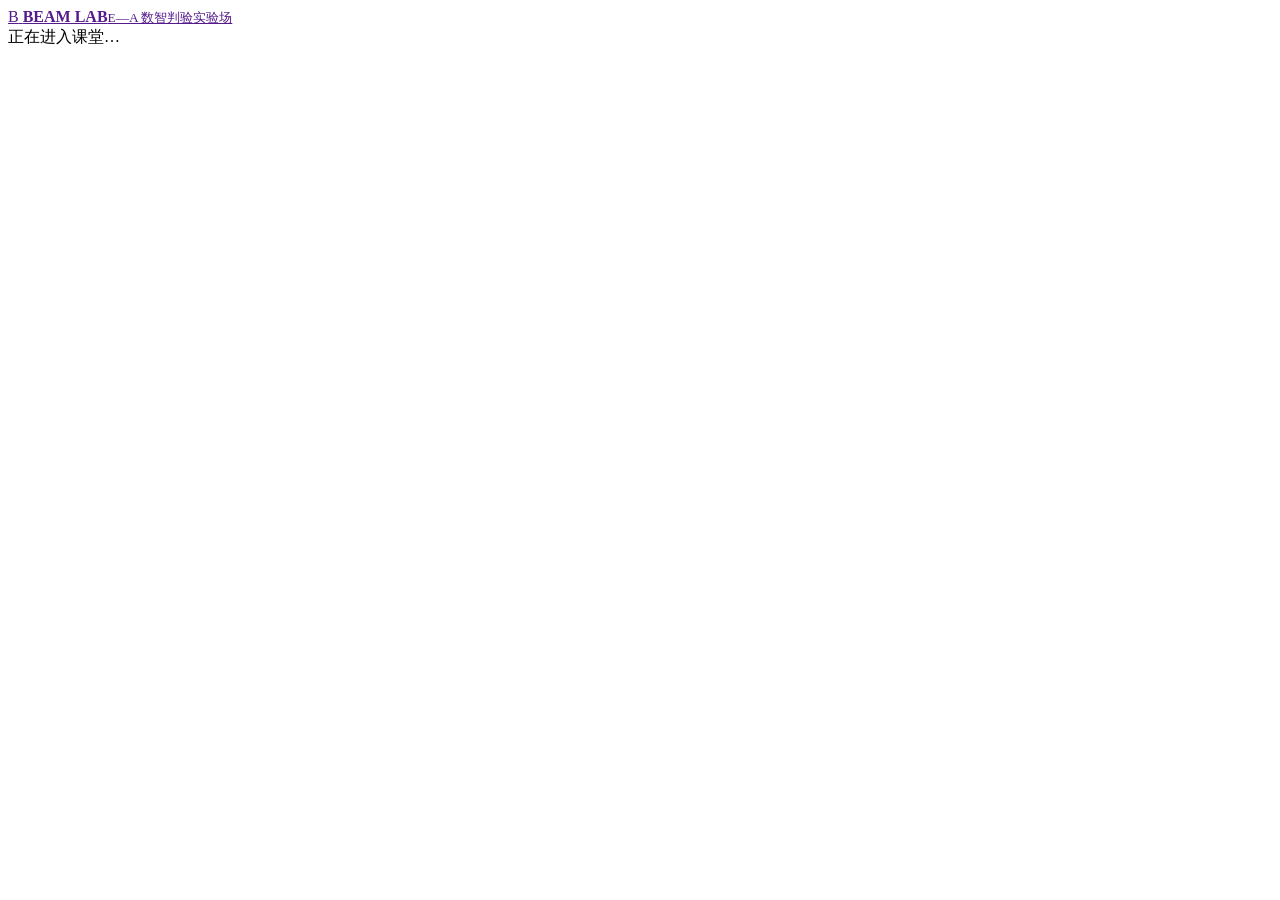
==== student.html @ df10ad55 "Add files via upload" ====
<!doctype html>
<html lang="zh-CN">
  <head>
    <meta charset="utf-8" />
    <meta name="viewport" content="width=device-width,initial-scale=1,viewport-fit=cover" />
    <meta name="theme-color" content="#f3eee4" />
    <title>BEAM LAB · 学生体验页</title>
    <link rel="stylesheet" href="./static/styles.css?v=v6-oct01-m4" />
    <link rel="stylesheet" href="./static/displacement.css?v=2" />
  </head>
  <body>
    <header class="topbar">
      <a class="brand" id="brandLink" href="" aria-label="刷新学生体验页">
        <span class="brand-mark">B</span>
        <span><strong>BEAM LAB</strong><small>E—A 数智判验实验场</small></span>
      </a>
      <div class="session-pill" id="sessionPill">正在进入课堂…</div>
    </header>
    <main id="app" aria-live="polite"></main>
    <div id="toast" class="toast" role="status"></div>
    <script src="./static/compat.js?v=v5-sep27-5"></script>
    <script src="./static/offline-config.js"></script>
    <script>
      window.BEAM_OFFLINE = { role: "student", assetBase: "./static", selfGuided: true };
    </script>
    <script src="./static/offline-data.js?v=v5-sep27-5"></script>
    <!-- 版面调试保存的配置（由 static/layout-tuner.js 读取） -->
    <script>document.write('<script src="./static/layout-overrides.js?t=' + Date.now() + '"><\/script>');</script>
    <script src="./static/displacement.js?v=3"></script>
    <script src="./static/app.js?v=disp-shell-20261015-1"></script>
    <script src="./static/typography.js?v=v5-sep27-5"></script>
    <!-- 版面：套用保存的版面（手机上先继承教师版）；手机版面在 student-edit.html 里调 -->
    <script src="./static/layout-tuner.js?v=tuner-disp-20261015-2"></script>
  </body>
</html>
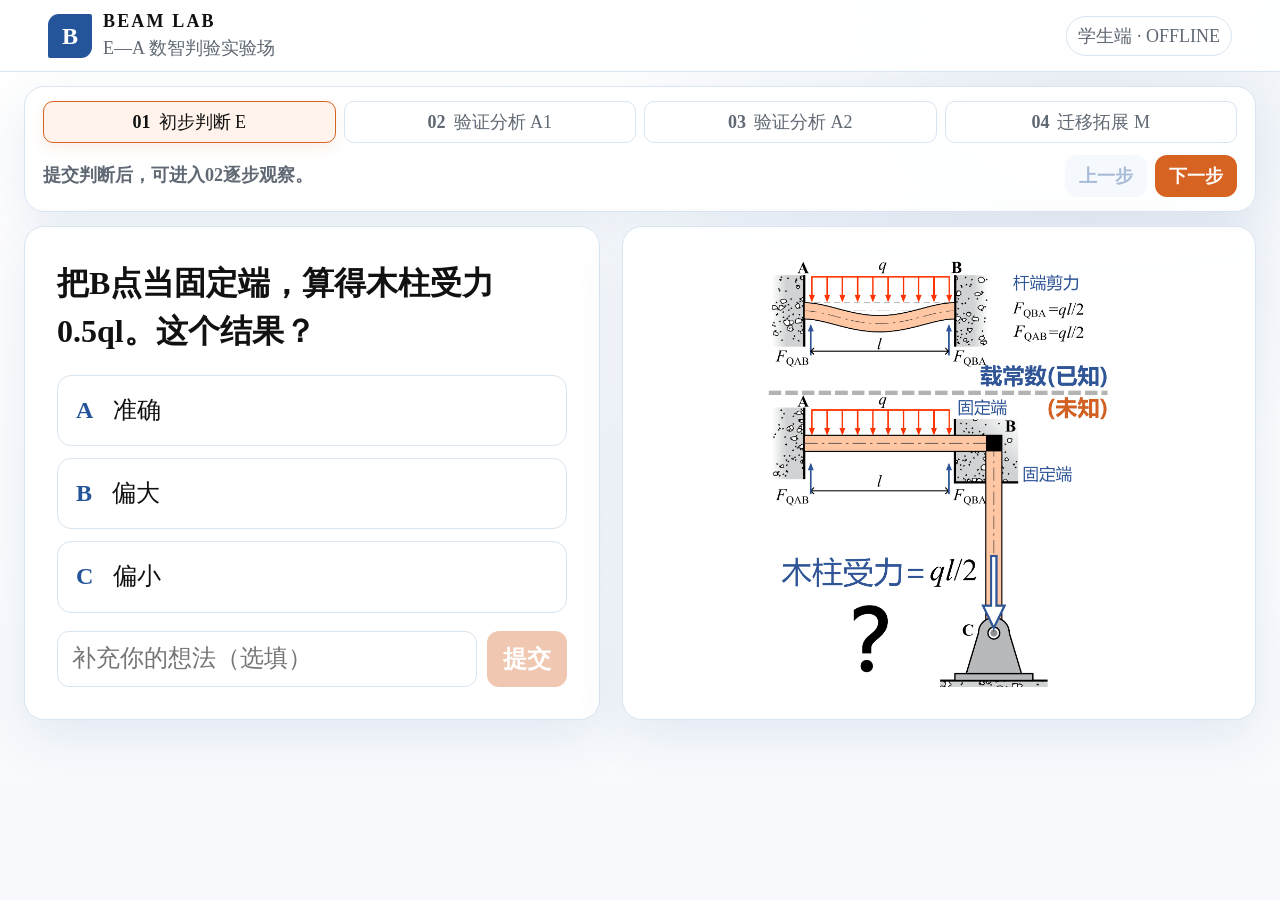
==== commit d7f6cf4f: "Add files via upload" ====
--- a/student.html
+++ b/student.html
@@ -6,7 +6,8 @@
     <meta name="theme-color" content="#f3eee4" />
     <title>BEAM LAB · 学生体验页</title>
     <link rel="stylesheet" href="./static/styles.css?v=v6-oct01-m4" />
-    <link rel="stylesheet" href="./static/displacement.css?v=2" />
+    <link rel="stylesheet" href="./static/displacement.css?v=2" />
+    <link rel="stylesheet" href="./static/student-mobile.css?v=1" />
   </head>
   <body>
     <header class="topbar">
@@ -26,7 +27,7 @@
     <script src="./static/offline-data.js?v=v5-sep27-5"></script>
     <!-- 版面调试保存的配置（由 static/layout-tuner.js 读取） -->
     <script>document.write('<script src="./static/layout-overrides.js?t=' + Date.now() + '"><\/script>');</script>
-    <script src="./static/displacement.js?v=3"></script>
+    <script src="./static/displacement.js?v=4"></script>
     <script src="./static/app.js?v=disp-shell-20261015-1"></script>
     <script src="./static/typography.js?v=v5-sep27-5"></script>
     <!-- 版面：套用保存的版面（手机上先继承教师版）；手机版面在 student-edit.html 里调 -->
--- a/static/styles.css
+++ b/static/styles.css
@@ -0,0 +1,765 @@
+:root {
+  --text-small: 18px;
+  --text-body: 24px;
+  --text-title: 32px;
+  /* PPT统一配色：蓝色承载课程与系统信息，橙色承载判断与行动。 */
+  --paper: #f7f9fc;
+  --paper-2: #ffffff;
+  --ink: #111111;
+  --muted: #5f6873;
+  --line: #d8e4f0;
+  --orange: #d76322;
+  --orange-dark: #b54f19;
+  --blue: #24549a;
+  --blue-soft: #e8f2fb;
+  --green: #24549a;
+  --shadow: 0 18px 50px rgba(36, 84, 154, 0.10);
+  --force-concept-width: 180px;
+  --force-control-width: 235px;
+  --force-gap-x: 18px;
+  --force-gap-y: 16px;
+  --force-formula-scale: 100%;
+  --force-concept-scale: 100%;
+  font-family: "Microsoft YaHei", "PingFang SC", system-ui, sans-serif;
+  color: var(--ink);
+  background: var(--paper);
+}
+
+* { box-sizing: border-box; }
+body { margin: 0; min-height: 100vh; background:
+  radial-gradient(circle at 85% 0%, rgba(36,84,154,.10), transparent 30rem),
+  linear-gradient(180deg, #ffffff, var(--paper)); }
+button, input { font: inherit; }
+button { cursor: pointer; }
+
+.topbar {
+  min-height: 72px; padding: 10px clamp(16px, 4vw, 48px); display: flex;
+  align-items: center; justify-content: space-between; border-bottom: 1px solid var(--line);
+  background: rgba(255,255,255,.92); backdrop-filter: blur(12px); position: sticky; top: 0; z-index: 20;
+}
+.brand { color: inherit; text-decoration: none; display: flex; align-items: center; gap: 11px; }
+.brand-mark { width: 44px; height: 44px; display: grid; place-items: center; color: white;
+  background: var(--blue); border-radius: 11px 2px 11px 2px; font: 800 23px/1 Georgia, serif; }
+.brand strong, .brand small { display: block; }
+.brand strong { letter-spacing: .12em; font: 800 16px/1.2 Georgia, serif; }
+.brand small { color: var(--muted); margin-top: 3px; font-size: 12px; }
+.session-pill { border: 1px solid var(--line); border-radius: 999px; padding: 7px 11px; color: var(--muted); font-size: 12px; background: var(--paper-2); }
+.preview-page .session-pill { display: flex; align-items: center; gap: 10px; padding: 7px 13px; color: var(--blue); }
+.preview-page .session-pill strong { padding-left: 10px; border-left: 1px solid var(--line); font: 800 18px/1 Cambria, monospace; color: var(--orange-dark); }
+
+main { width: min(1180px, calc(100% - 28px)); margin: 24px auto 64px; }
+.hero { display: grid; grid-template-columns: minmax(0, 1.35fr) minmax(260px, .65fr); gap: 22px; align-items: stretch; }
+.panel { background: rgba(255,255,255,.96); border: 1px solid var(--line); border-radius: 20px; box-shadow: var(--shadow); padding: clamp(18px, 3vw, 32px); }
+.eyebrow { margin: 0 0 10px; color: var(--orange-dark); text-transform: uppercase; letter-spacing: .16em; font-size: 12px; font-weight: 800; }
+h1 { font: 750 clamp(29px, 5vw, 54px)/1.08 Georgia, "Microsoft YaHei", serif; letter-spacing: -.03em; margin: 0 0 14px; }
+h2 { font: 750 clamp(22px, 3vw, 34px)/1.15 Georgia, "Microsoft YaHei", serif; margin: 0 0 12px; }
+h3 { margin: 0 0 10px; font-size: 18px; }
+p { line-height: 1.75; }
+.lead { color: var(--muted); font-size: 17px; max-width: 62ch; }
+.question { border-left: 4px solid var(--orange); padding: 4px 0 4px 16px; font-size: clamp(18px, 2.5vw, 25px); line-height: 1.55; margin: 22px 0; }
+.ai-quote { background: var(--blue); color: white; padding: 18px; border-radius: 14px; line-height: 1.75; }
+
+.steps { display: grid; grid-template-columns: repeat(3, 1fr); gap: 8px; margin: 0 0 22px; }
+.step { border-top: 4px solid var(--line); color: var(--muted); padding: 10px 4px 0; font-size: 12px; }
+.step.active { border-color: var(--orange); color: var(--ink); font-weight: 800; }
+.step.done { border-color: var(--green); color: var(--green); }
+.big-number { font: 800 48px/1 Georgia, serif; }
+.metric-grid { display: grid; grid-template-columns: repeat(2, 1fr); gap: 10px; }
+.metric { background: var(--blue-soft); border-radius: 14px; padding: 16px; }
+.metric small { display: block; color: var(--muted); margin-top: 5px; }
+
+.options { display: grid; gap: 12px; margin-top: 20px; }
+.option { text-align: left; padding: 16px 18px; border-radius: 14px; border: 1px solid var(--line); background: white; color: var(--ink); line-height: 1.55; transition: .18s ease; }
+.option:hover, .option:focus-visible { border-color: var(--orange); transform: translateY(-1px); box-shadow: 0 8px 24px rgba(215,99,34,.14); }
+.option.selected { border-color: var(--orange); background: #fff3eb; box-shadow: 0 0 0 2px rgba(215,99,34,.12); }
+.option strong { display: block; margin-bottom: 3px; }
+.vote-submit-row { display: grid; grid-template-columns: minmax(0, 1fr) auto; gap: 10px; margin-top: 18px; }
+.vote-submit-row input { min-width: 0; border: 1px solid var(--line); border-radius: 12px; padding: 12px 14px; color: var(--ink); background: white; outline: none; }
+.vote-submit-row input:focus { border-color: var(--orange); box-shadow: 0 0 0 3px rgba(215,99,34,.10); }
+
+.primary, .secondary, .stage-button { border: 0; border-radius: 12px; padding: 12px 16px; font-weight: 800; }
+.primary { background: var(--orange); color: white; }
+.primary:disabled { opacity: .35; cursor: not-allowed; }
+.secondary { color: var(--blue); background: var(--blue-soft); }
+.button-row { display: flex; gap: 10px; flex-wrap: wrap; margin-top: 18px; }
+
+.lab-grid { display: grid; grid-template-columns: minmax(0, 1.4fr) minmax(250px, .6fr); gap: 18px; }
+.canvas-wrap { background: #ffffff; border: 1px solid var(--line); border-radius: 16px; padding: 12px; overflow: hidden; }
+canvas { width: 100%; height: auto; display: block; }
+.control-card { display: flex; flex-direction: column; gap: 16px; }
+.range-row { display: grid; grid-template-columns: 1fr auto; align-items: center; gap: 14px; }
+input[type="range"] { width: 100%; accent-color: var(--orange); }
+[hidden] { display: none !important; }
+.force-story { padding: clamp(16px, 2vw, 26px); }
+.force-story > h1 { font-size: clamp(27px, 3vw, 38px); margin-bottom: 14px; }
+.force-composition { display: grid; grid-template-columns: minmax(0, 1fr) var(--force-control-width); gap: 14px; align-items: stretch; }
+.force-free-canvas { position: relative; width: 100%; aspect-ratio: 6 / 5; overflow: hidden; background: #fff; border: 1px solid rgba(36,84,154,.12); border-radius: 14px; }
+.deformation-row-divider { position: absolute; z-index: 1; left: 1.5%; right: 1.5%; top: 45%; height: 5px; transform: translateY(-50%); border-radius: 999px; background: #789bc5; pointer-events: none; }
+.force-transition-arrow { position: absolute; z-index: 7; left: 52.5%; top: 25%; width: 6px; height: 37%; transform: translateX(-50%); border-radius: 999px; background: var(--orange); pointer-events: none; }
+.force-transition-arrow::after { content: ""; position: absolute; left: 50%; bottom: -2px; width: 22px; height: 22px; border-right: 6px solid var(--orange); border-bottom: 6px solid var(--orange); transform: translate(-50%, 0) rotate(45deg); }
+.force-free-element { position: absolute; z-index: 2; aspect-ratio: var(--element-ratio); transform-origin: left top; }
+.force-free-element > img { display: block; width: 100%; height: 100%; object-fit: contain; }
+.force-diagram-element { z-index: 1; container-type: inline-size; }
+.moment-diagram-title { position: absolute; z-index: 3; left: 60%; top: 0; width: 40%; aspect-ratio: 3.6; display: grid; place-items: center; background: #fff; color: #111; font: 700 7cqw/1 "Microsoft YaHei", "PingFang SC", sans-serif; white-space: nowrap; pointer-events: none; }
+.force-diagram-element canvas, .force-diagram-element img { position: absolute; inset: 0; display: block; width: 100%; height: 100%; }
+.force-diagram-element canvas { z-index: 1; }
+.force-diagram-element img { z-index: 2; pointer-events: none; object-fit: contain; }
+.deformation-load-canvas, [data-deformation-load] { position: absolute; inset: 0; z-index: 3; display: block; width: 100%; height: 100%; pointer-events: none; }
+.deformation-dimension-canvas { position: absolute; inset: 0; z-index: 1; display: block; width: 100%; height: 100%; pointer-events: none; }
+.deformation-trend-label { position: absolute; z-index: 5; left: 5%; top: 8%; padding: 3px 8px; border-radius: 7px; color: #6f7c8a; background: rgba(255,255,255,.92); box-shadow: 0 1px 5px rgba(20,45,76,.08); font-size: clamp(12px, 1.2vw, 18px); font-weight: 800; white-space: nowrap; }
+.deformation-zero-label { position: absolute; z-index: 5; right: 7%; top: 5%; color: #18a95b; font: 900 clamp(22px, 2vw, 34px)/1.05 "Times New Roman", serif; white-space: nowrap; text-shadow: 0 1px 0 #fff, 0 0 5px rgba(255,255,255,.9); }
+.deformation-zero-label sub { font-family: "Times New Roman", serif; font-size: .7em; font-style: normal; }
+.deformation-story [data-element-slot="basicStructure"] > img { position: absolute; inset: 0; z-index: 2; }
+.deformation-formula-label { position: absolute; z-index: 5; padding: 3px 7px; border-radius: 7px; background: rgba(255,255,255,.9); box-shadow: 0 1px 5px rgba(20,45,76,.08); font: 700 18px/1.15 Cambria, "Times New Roman", serif; white-space: nowrap; pointer-events: none; transform-origin: left top; }
+.deformation-formula-label sub, .deformation-formula-label sup { font-size: .7em; }
+.compact-fraction { margin-inline: 2px; }
+.deformation-decomposed [data-element-slot="basicStructure"] { overflow: visible; }
+.deformation-decomposed [data-element-slot="basicMomentBg"] { overflow: visible; }
+.deformation-decomposed [data-force-channel="basic"]:disabled { opacity: .45; cursor: not-allowed; }
+.force-live-value { position: absolute; z-index: 4; display: block; padding: 2px 5px; border-radius: 6px; background: rgba(255,255,255,.88); box-shadow: 0 1px 5px rgba(20,45,76,.08); font: 600 clamp(10px, 1vw, 16px)/1.15 Cambria, "Times New Roman", serif; white-space: nowrap; pointer-events: none; transform-origin: left top; }
+.force-live-value sub { font-size: .7em; }
+.force-live-value sup { font-size: .7em; }
+.force-live-value-fyb { color: #d71920; font-weight: 900; }
+.force-live-value-ma, .force-live-value-fya { color: var(--blue); }
+.force-live-value[data-force-mode="uniform"] { color: #800080; }
+.force-live-value[data-force-mode="fyb"] { color: #008000; }
+.force-controls { display: grid; grid-template-rows: 1fr 1fr; gap: 14px; min-width: 0; height: var(--force-control-height); align-self: start; }
+.force-control { padding: 12px 4px; justify-content: flex-start; }
+.force-control .readout { padding: 9px; }
+.force-control .readout strong { font-size: 17px; }
+.deformation-story > h1 { font-size: clamp(25px, 2.5vw, 34px); }
+.formula { font-family: Cambria, Georgia, serif; background: var(--blue-soft); border-radius: 12px; padding: 12px 14px; text-align: center; font-size: 18px; }
+.equilibrium-system { display: grid; gap: 8px; text-align: left; font-size: clamp(15px, 1.25vw, 20px); line-height: 1.45; white-space: nowrap; }
+.eq-blue { color: var(--blue); }
+.eq-red { color: #d71920; }
+.fraction { display: inline-grid; grid-template-rows: auto auto; vertical-align: middle; line-height: 1; text-align: center; margin-inline: 2px; }
+.fraction span:first-child { border-bottom: 1px solid currentColor; padding: 0 3px 2px; }
+.fraction span:last-child { padding-top: 2px; }
+.candidate-solutions { margin-top: 14px; padding-top: 12px; border-top: 1px solid var(--line); font-family: Cambria, Georgia, serif; }
+.candidate-heading { display: flex; align-items: center; justify-content: space-between; gap: 10px; margin-bottom: 10px; color: var(--muted); font: 700 12px/1.3 "Microsoft YaHei", sans-serif; }
+.candidate-row { display: grid; grid-template-columns: repeat(3, minmax(0, 1fr)); align-items: center; gap: 8px; min-height: 48px; border-top: 1px dashed rgba(36,84,154,.16); font-size: clamp(11px, 1.05vw, 18px); white-space: nowrap; }
+.candidate-heading + .candidate-row { border-top: 0; }
+.candidate-row > span { text-align: center; }
+.readouts { display: grid; grid-template-columns: repeat(2, 1fr); gap: 8px; }
+.readout { padding: 11px; border: 1px solid var(--line); border-radius: 11px; }
+.readout strong { display: block; font: 800 19px/1.2 Cambria, serif; }
+.readout small { color: var(--muted); }
+.zero { color: var(--green); }
+.hint { color: var(--muted); font-size: 13px; line-height: 1.65; }
+
+.teacher-grid { display: grid; grid-template-columns: 1.2fr .8fr; gap: 18px; }
+.stage-controls { display: grid; gap: 10px; }
+.stage-button { text-align: left; background: var(--paper); color: var(--ink); border: 1px solid transparent; }
+.stage-button.current { border-color: var(--orange); background: #fff3eb; }
+.stage-button span { color: var(--muted); font-weight: 500; margin-left: 8px; }
+.vote-bars { display: grid; gap: 13px; margin-top: 18px; }
+.vote-bar header { display: flex; justify-content: space-between; gap: 12px; font-size: 13px; margin-bottom: 6px; }
+.bar-track { height: 10px; border-radius: 99px; background: var(--paper); overflow: hidden; }
+.bar-fill { height: 100%; background: var(--orange); border-radius: inherit; min-width: 0; transition: width .3s ease; }
+.teacher-pulse { display: flex; flex-direction: column; }
+.comment-tools { margin-top: auto; padding-top: 12px; border-top: 1px solid var(--line); display: flex; align-items: center; justify-content: space-between; gap: 10px; color: var(--muted); font-size: 12px; }
+.comment-tools > div { display: flex; gap: 6px; }
+.compact-button { padding: 6px 9px; border-radius: 8px; font-size: 12px; }
+.comment-stream { padding-top: 9px; overflow: hidden; min-height: 43px; }
+.comment-track { display: flex; align-items: center; gap: 12px; width: max-content; padding-left: 100%; box-sizing: content-box; animation: comment-drift 24s linear infinite; }
+.comment-stream.paused .comment-track { animation: none; padding-left: 0; }
+.comment-chip { flex: 0 0 auto; max-width: 360px; overflow: hidden; text-overflow: ellipsis; white-space: nowrap; border-radius: 999px; padding: 7px 13px; background: var(--blue-soft); color: var(--blue); font-size: 13px; }
+@keyframes comment-drift { from { transform: translateX(0); } to { transform: translateX(-100%); } }
+.entry-card { display: grid; grid-template-columns: 170px 1fr; align-items: center; gap: 18px; }
+.qr { width: 170px; height: 170px; object-fit: contain; background: white; border: 1px solid var(--line); padding: 8px; border-radius: 12px; }
+.url { overflow-wrap: anywhere; color: var(--blue); font-size: 13px; }
+.timer { font: 800 32px/1 Cambria, monospace; color: var(--blue); }
+
+.teacher-cockpit { display: grid; gap: 16px; }
+.teacher-command-bar { position: static; z-index: 15; display: flex; justify-content: space-between; align-items: center; gap: 24px; padding-block: 18px; background: rgba(255,255,255,.98); }
+.teacher-command-bar h2, .teacher-command-bar p { margin-bottom: 0; }
+.stage-nav { display: flex; gap: 9px; flex-wrap: wrap; justify-content: flex-end; }
+.stage-nav button:disabled { opacity: .35; cursor: not-allowed; }
+.vote-control { border: 1px solid var(--orange); border-radius: 12px; padding: 11px 14px; font-weight: 800; }
+.end-vote { background: var(--orange); color: white; }
+.reopen-vote { background: white; color: var(--orange-dark); }
+.reveal-control { border: 1px solid #25a66a; border-radius: 12px; padding: 11px 14px; background: #25a66a; color: white; font-weight: 800; }
+.force-reveal-grid { display: grid; grid-template-columns: repeat(5, 32px); gap: 5px; align-items: center; }
+.force-reveal-grid button { width: 32px; height: 32px; padding: 0; border: 1px solid #a9d9c2; border-radius: 7px; background: #eef8f3; color: #4f7563; font: 800 13px/1 Georgia, serif; }
+.force-reveal-grid button.active { border-color: #25a66a; background: #25a66a; color: white; box-shadow: 0 4px 10px rgba(37,166,106,.18); }
+.self-guided-nav { display: grid; gap: 12px; margin-bottom: 14px; padding: 14px 18px; }
+.self-guided-page main > .steps { display: none; }
+.self-stage-roadmap { display: grid; grid-template-columns: repeat(4, 1fr); gap: 8px; }
+.self-stage-button { border: 1px solid var(--line); border-radius: 10px; background: white; color: var(--muted); padding: 8px 10px; font-size: 12px; }
+.self-stage-button span { display: inline-block; margin-right: 8px; font: 800 15px/1 Georgia, serif; }
+.self-stage-button.current { color: var(--ink); border-color: var(--orange); background: #fff3eb; box-shadow: 0 5px 14px rgba(215,99,34,.1); }
+.self-step-control { display: flex; align-items: center; justify-content: space-between; gap: 14px; }
+.self-substeps { display: flex; align-items: center; gap: 10px; }
+.self-substeps-label, .self-guide-hint { margin: 0; color: var(--muted); font-size: 12px; font-weight: 700; }
+.self-nav-actions { display: flex; gap: 8px; margin-left: auto; }
+.self-nav-actions button { padding: 9px 14px; }
+.self-nav-actions button:disabled { opacity: .4; cursor: not-allowed; }
+.teacher-cockpit.vote-feedback-mode .teacher-overview { grid-template-rows: minmax(0, 1fr); }
+.teacher-cockpit.vote-feedback-mode .entry-compact { display: none; }
+.teacher-cockpit.vote-feedback-mode .teacher-pulse { height: 100%; }
+.student-feedback-summary { display: grid; grid-template-columns: minmax(150px, .35fr) minmax(280px, 1fr); gap: 22px; align-items: stretch; margin: 22px 0; }
+.student-feedback-total { display: grid; place-content: center; text-align: center; border-radius: 16px; background: var(--blue-soft); color: var(--blue); padding: 20px; }
+.student-feedback-total strong { font: 800 64px/1 Georgia, serif; }
+.student-feedback-total span { margin-top: 8px; color: var(--muted); font-weight: 700; }
+.student-vote-bars { display: grid; align-content: center; gap: 12px; margin: 0; }
+.student-feedback-comments { margin-top: 20px; }
+.student-feedback-comments p { margin: 9px 0; padding: 13px 16px; border: 1px solid var(--line); border-radius: 12px; background: #fff; }
+.vote-status { margin: 10px 0 0; color: var(--blue); font-size: 13px; font-weight: 700; }
+.vote-status.closed { color: var(--orange-dark); }
+.stage-roadmap { display: grid; grid-template-columns: repeat(5, 1fr); gap: 8px; }
+.roadmap-step { border: 1px solid var(--line); border-radius: 12px; background: rgba(255,255,255,.86); color: var(--muted); padding: 10px 8px; font-size: 12px; }
+.roadmap-step span { display: block; font: 800 16px/1 Georgia, serif; margin-bottom: 4px; }
+.roadmap-step.current { color: var(--ink); border-color: var(--orange); background: #fff3eb; box-shadow: 0 6px 18px rgba(215,99,34,.12); }
+.teacher-workspace { display: grid; grid-template-columns: minmax(460px, .9fr) minmax(520px, 1.1fr); gap: 18px; align-items: stretch; }
+.teacher-overview { display: grid; grid-template-rows: minmax(0, 1fr) auto; gap: 18px; min-height: 0; }
+.pulse-heading, .preview-heading { display: flex; justify-content: space-between; align-items: flex-start; gap: 18px; }
+.entry-compact { display: grid; grid-template-columns: 170px 1fr; gap: 24px; align-items: center; }
+.entry-compact .qr { width: 170px; height: 170px; }
+.entry-compact > div { padding-left: 10px; }
+.preview-panel { padding: 18px; position: static; display: flex; flex-direction: column; min-height: 0; align-self: stretch; }
+.preview-badge { border-radius: 999px; padding: 7px 10px; background: var(--blue-soft); color: var(--blue); font-size: 12px; font-weight: 800; white-space: nowrap; }
+.device-frame { flex: 1; min-height: 0; overflow: hidden; border: 1px solid var(--line); border-radius: 16px; background: var(--paper); }
+.device-frame iframe { display: block; width: 100%; height: 100%; min-height: 0; border: 0; background: var(--paper); }
+.teacher-cockpit.preview-focus .teacher-overview, .teacher-cockpit.preview-focus .stage-roadmap { display: none; }
+.teacher-cockpit.preview-focus .teacher-workspace { grid-template-columns: 1fr; }
+.teacher-cockpit.preview-focus .preview-panel { position: static; }
+.teacher-cockpit.preview-focus .device-frame iframe { height: min(720px, calc(100vh - 190px)); min-height: 0; }
+
+/* 教师端顶部压缩为一条控制带，减少与 BEAM LAB 页眉的重复信息。 */
+.teacher-command-bar { padding-block: 9px; }
+.teacher-command-bar .eyebrow, .teacher-command-bar .hint { display: none; }
+.teacher-command-bar h2 { margin: 0; font-size: clamp(20px, 2.2vw, 28px); }
+
+/* 预览面板只保留一个小型入口提示，主体标题交给学生端的 BEAM LAB 页眉。 */
+.preview-heading { align-items: center; }
+.preview-heading h2 { display: none; }
+.preview-heading .eyebrow { margin: 0; font-size: 11px; letter-spacing: .08em; }
+
+/* A 阶段的核心是操作画面，标题和说明收敛为轻量提示；E 阶段的问题标题保持突出。 */
+#app > .panel:not(.waiting) > h1 { font-size: clamp(26px, 3.2vw, 38px); margin-bottom: 8px; }
+#app > .panel:not(.waiting) > .lead { display: none; }
+
+table { width: 100%; border-collapse: collapse; margin-top: 16px; font-size: 14px; }
+th, td { border-bottom: 1px solid var(--line); padding: 11px 8px; text-align: right; }
+th:first-child, td:first-child { text-align: left; }
+th { color: var(--muted); font-size: 12px; }
+.pass { color: var(--green); font-weight: 800; }
+.waiting { text-align: center; padding: 12vh 20px; }
+.waiting .pulse { width: 78px; height: 78px; border: 1px solid var(--blue); border-radius: 50%; margin: 0 auto 22px; display: grid; place-items: center; color: var(--blue); font: 800 24px Georgia, serif; animation: pulse 1.8s infinite; }
+@keyframes pulse { 50% { box-shadow: 0 0 0 18px rgba(36,84,154,0); background: rgba(36,84,154,.08); } }
+.toast { position: fixed; left: 50%; bottom: 24px; transform: translate(-50%, 20px); opacity: 0; pointer-events: none; background: var(--ink); color: white; padding: 10px 16px; border-radius: 999px; transition: .2s ease; z-index: 30; }
+.toast.show { transform: translate(-50%, 0); opacity: 1; }
+
+.layout-mode main { width: calc(100% - 380px); margin-left: 16px; margin-right: 364px; }
+.layout-mode.layout-editor-collapsed main { width: calc(100% - 88px); margin-right: 72px; }
+.layout-editor { position: fixed; inset: 0 0 0 auto; z-index: 60; width: 350px; background: #fff; border-left: 1px solid var(--line); box-shadow: -16px 0 40px rgba(36,84,154,.14); overflow: auto; }
+.layout-editor > header { position: sticky; top: 0; z-index: 2; display: flex; align-items: center; justify-content: space-between; gap: 12px; padding: 16px; border-bottom: 1px solid var(--line); background: rgba(255,255,255,.96); }
+.layout-editor > header strong, .layout-editor > header small { display: block; }
+.layout-editor > header strong { font-size: 20px; }
+.layout-editor-header-actions { display: flex; align-items: center; gap: 6px; }
+.layout-editor-header-actions .compact-button { padding: 8px 9px; font-size: 11px; }
+.layout-editor > header small { margin-top: 3px; color: var(--muted); font-size: 11px; }
+.layout-editor-body { padding: 14px 16px 24px; }
+.layout-editor-body section + section { margin-top: 20px; padding-top: 14px; border-top: 1px solid var(--line); }
+.layout-editor h3 { margin: 0 0 10px; color: var(--blue); font-size: 15px; }
+.layout-control { display: grid; grid-template-columns: minmax(0, 1fr) 72px 22px; gap: 2px 8px; align-items: center; margin-bottom: 9px; }
+.layout-control > span { grid-column: 1 / -1; display: flex; justify-content: space-between; color: #26313d; font-size: 12px; }
+.layout-control output { color: var(--orange-dark); font-weight: 800; }
+.layout-control input { min-width: 0; }
+.layout-control .layout-number { width: 100%; box-sizing: border-box; border: 1px solid var(--line); border-radius: 6px; padding: 3px 5px; background: #fff; color: #26313d; font-size: 11px; }
+.layout-control small { color: var(--muted); }
+.asset-upload { display: flex; align-items: center; justify-content: space-between; gap: 10px; padding: 8px 0; border-bottom: 1px dashed var(--line); font-size: 12px; }
+.asset-upload input { width: 126px; font-size: 10px; }
+.element-control { margin-bottom: 7px; border: 1px solid var(--line); border-radius: 9px; background: #fbfdff; }
+.element-control summary { cursor: pointer; padding: 8px 10px; color: var(--blue); font-size: 12px; font-weight: 800; }
+.element-control[open] summary { border-bottom: 1px solid var(--line); }
+.element-control .element-axis { margin: 8px 10px; }
+.style-grid { display: grid; grid-template-columns: 1fr 1fr; gap: 8px; margin-top: 12px; }
+.style-grid label { display: grid; gap: 5px; color: #26313d; font-size: 11px; }
+.style-grid select, .style-grid input[type="color"] { width: 100%; min-height: 30px; border: 1px solid var(--line); border-radius: 7px; background: #fff; }
+.layout-template-links { display: flex; flex-wrap: wrap; gap: 6px; margin: 10px 0 8px; }
+.layout-template-links a { padding: 5px 8px; border: 1px solid var(--line); border-radius: 8px; color: var(--blue); background: var(--blue-soft); font-size: 10px; text-decoration: none; }
+.layout-template-links a:hover { border-color: var(--blue); }
+.layout-editor-actions { position: sticky; bottom: 0; display: grid; grid-template-columns: 1fr 1fr; gap: 8px; margin: 18px -4px -10px; padding: 12px 4px 4px; background: linear-gradient(180deg, rgba(255,255,255,.75), #fff 32%); }
+.layout-editor-actions .reset-layout-button { grid-column: 1 / -1; }
+.layout-editor.collapsed { width: 58px; overflow: hidden; }
+.layout-editor.collapsed > header { height: 100%; padding: 8px; writing-mode: vertical-rl; justify-content: flex-start; }
+.layout-editor.collapsed > header div { display: none; }
+.layout-editor.collapsed > header .layout-editor-header-actions { display: block; }
+.layout-editor.collapsed #closeLayoutEditor { display: none; }
+.layout-editor.collapsed .layout-editor-body { display: none; }
+
+/* 学生端按内容自然收缩，禁止用视口最小高度制造底部空白。 */
+.student-page main { min-height: 0; margin-bottom: 18px; }
+.student-page.preview-page { min-height: 0; }
+.student-page .hero { min-height: 0; }
+.student-page .hero > .panel { height: auto; }
+.student-page main > .panel:not(.waiting), .student-page .waiting { min-height: 0; }
+
+/* 教师预览内保持同样比例，但收紧外围留白。 */
+.preview-page main { width: min(100% - 20px, 1600px); margin-top: 12px; }
+.preview-page .steps { margin-bottom: 14px; }
+.preview-page .hero, .preview-page main > .panel:not(.waiting) { min-height: 0; }
+.preview-page .hero > .panel, .preview-page main > .panel:not(.waiting) { padding-block: clamp(22px, 3vh, 34px); }
+.preview-page .options { gap: 14px; margin-top: 24px; }
+.preview-page .option { padding: 18px 20px; }
+.preview-page table { margin-top: 22px; font-size: 15px; }
+.preview-page th, .preview-page td { padding: 14px 10px; }
+.preview-page #migrationResult .question { margin-top: 28px; padding-block: 10px; }
+.layout-mode.preview-page main { width: calc(100% - 380px); margin-left: 16px; margin-right: 364px; }
+.layout-mode.layout-editor-collapsed.preview-page main { width: calc(100% - 88px); margin-right: 72px; }
+
+/* E阶段把屏幕交给问卷，放大可点击区域。 */
+.preview-page[data-stage="1"] .question { margin-block: 26px; font-size: 22px; }
+.preview-page[data-stage="1"] .options { gap: 18px; }
+.preview-page[data-stage="1"] .option { padding-block: 21px; }
+
+/* M阶段内容较短，通过表格与结论区的真实信息占用纵向空间。 */
+.preview-page[data-stage="4"] main > .panel { padding-block: 34px; }
+.preview-page[data-stage="4"] main > .panel > h1 { font-size: 40px; margin-bottom: 20px; }
+.preview-page[data-stage="4"] .button-row { margin-block: 24px; }
+.preview-page[data-stage="4"] table { font-size: 16px; }
+.preview-page[data-stage="4"] th, .preview-page[data-stage="4"] td { padding-block: 17px; }
+.preview-page[data-stage="4"] #migrationResult .question { margin-top: 34px; font-size: 21px; line-height: 1.7; }
+
+/* 教师控制台：以 16:9、1920×1080 窗口为首屏基准。 */
+@media (min-width: 1100px) {
+  main { width: min(1600px, calc(100% - 48px)); margin-top: 14px; }
+  .teacher-cockpit { gap: 10px; }
+  .teacher-command-bar { padding-block: 9px; }
+  .stage-roadmap { gap: 6px; }
+  .roadmap-step { padding: 8px 7px; }
+  .teacher-workspace { grid-template-columns: minmax(560px, .92fr) minmax(720px, 1.28fr); gap: 14px; height: auto; min-height: 0; max-height: none; }
+  .teacher-overview { gap: 12px; }
+  .teacher-pulse { padding: 20px; min-height: 0; overflow: auto; }
+  .metric-grid { gap: 8px; }
+  .metric { padding: 12px; }
+  .big-number { font-size: 40px; }
+  .vote-bars { gap: 8px; margin-top: 12px; }
+  .entry-compact { padding: 18px; grid-template-columns: 170px 1fr; gap: 22px; }
+  .entry-compact .qr { width: 170px; height: 170px; }
+  .preview-panel { padding: 16px; }
+}
+
+/* 浏览器全屏时只调整横向比例，不再强制纵向撑高。 */
+@media (min-width: 1100px) and (min-height: 900px) {
+  .teacher-workspace { grid-template-columns: minmax(590px, .86fr) minmax(780px, 1.14fr); }
+}
+
+/* F11 全屏：用新增的纵向空间放大控制台，左右严格等高并贴近屏幕底部。 */
+@media (min-width: 1100px) and (min-height: 1000px) {
+  main { margin-bottom: 14px; }
+  .teacher-workspace { min-height: calc(100vh - 245px); align-items: stretch; }
+  .teacher-overview { height: 100%; grid-template-rows: minmax(0, 1fr) auto; }
+  .preview-panel { height: 100%; align-self: stretch; }
+  .teacher-cockpit:not(.preview-focus) .device-frame { flex: 1; }
+  .teacher-cockpit:not(.preview-focus) .device-frame iframe { height: 100%; }
+  .teacher-cockpit.preview-focus .preview-panel { height: calc(100vh - 170px); }
+  .teacher-cockpit.preview-focus .device-frame { flex: 1; }
+  .teacher-cockpit.preview-focus .device-frame iframe { height: 100%; }
+}
+
+@media (max-width: 780px) {
+  .deformation-formula-label { padding: 2px 4px; font-size: 11px; }
+  .hero, .lab-grid, .teacher-grid { grid-template-columns: 1fr; }
+  .force-composition { grid-template-columns: 1fr; grid-template-rows: auto; }
+  .force-controls { grid-template-columns: 1fr 1fr; grid-template-rows: auto; }
+  .steps { grid-template-columns: repeat(2, 1fr); }
+  .entry-card { grid-template-columns: 1fr; }
+  .qr { width: 150px; height: 150px; }
+  .session-pill { display: none; }
+  main { width: min(100% - 18px, 680px); margin-top: 12px; }
+  .panel { border-radius: 16px; padding: 18px; }
+  .readouts { grid-template-columns: 1fr 1fr; }
+  th, td { padding: 9px 5px; font-size: 12px; }
+  .teacher-command-bar, .pulse-heading, .preview-heading { align-items: stretch; flex-direction: column; }
+  .stage-nav { justify-content: flex-start; }
+  .stage-roadmap { grid-template-columns: repeat(3, 1fr); }
+  .self-guided-nav { padding: 10px; }
+  .self-stage-button { padding: 8px 4px; }
+  .self-stage-button span { display: block; margin: 0 0 4px; }
+  .self-step-control { align-items: flex-start; }
+  .self-substeps { align-items: flex-start; flex-direction: column; gap: 6px; }
+  .self-nav-actions { align-self: flex-end; }
+  .student-feedback-summary { grid-template-columns: 1fr; gap: 12px; }
+  .student-feedback-total { grid-template-columns: auto auto; gap: 10px; align-items: baseline; }
+  .student-feedback-total strong { font-size: 46px; }
+  .teacher-workspace { grid-template-columns: 1fr; }
+  .entry-compact { grid-template-columns: 1fr; }
+  .preview-panel { position: static; }
+  .device-frame iframe { height: 540px; }
+}
+
+/* 2026-09-13: original diagrams with the requested classroom steps. */
+.force-controls { grid-template-rows: auto; height: auto; }
+.force-controls [hidden], .force-free-canvas [hidden] { display: none !important; }
+.special-candidates { display: flex; flex-wrap: wrap; gap: 6px; }
+.special-candidates button { flex: 1 1 auto; padding: 9px 6px; font-size: 13px; }
+.special-candidates button[aria-pressed="true"] { color: var(--orange-dark); border-color: var(--orange); background: #fff4e8; }
+.ai-deformation-card { display: grid; gap: 7px; padding: 12px; border: 1px solid rgba(36,84,154,.18); border-radius: 14px; background: linear-gradient(135deg, #f4f8ff, #fff9f2); box-shadow: 0 8px 22px rgba(36,84,154,.08); }
+.ai-deformation-heading { display: flex; align-items: center; gap: 8px; color: var(--blue); font-size: 14px; }
+.ai-deformation-heading span { display: inline-grid; place-items: center; width: 30px; height: 24px; border-radius: 7px; color: white; background: var(--blue); font: 900 12px/1 "Microsoft YaHei", sans-serif; letter-spacing: .5px; }
+.ai-deformation-button { width: 100%; padding-block: 10px; }
+.ai-deformation-button:disabled { opacity: 1; background: var(--green); }
+.ai-deformation-card[aria-busy="true"] .ai-deformation-button { background: var(--orange); }
+.ai-deformation-card small { color: var(--blue); text-align: center; font-size: 15px; font-weight: 900; line-height: 1.35; }
+.displacement-readout { margin-top: 12px; width: 100%; text-align: center; }
+.displacement-readout strong { display: block; font-weight: 900; font-size: 23px; }
+.displacement-readout small { display: block; margin-top: 6px; }
+.structure-caption { position: absolute; left: 3%; color: var(--blue); font-weight: 800; font-size: clamp(14px, 1.5vw, 24px); z-index: 6; }
+.top-caption { top: 2%; }
+.bottom-caption { top: 46%; }
+.force-story:not(.deformation-story) .force-stage-caption { left: 31%; }
+.force-story:not(.deformation-story) .force-stage-caption.top-caption { left: 25.5%; top: 18.5%; }
+.force-story:not(.deformation-story) .force-stage-caption.bottom-caption { top: 59%; }
+.force-story:not(.deformation-story)[data-reveal-step="3"] [data-force-compare-decoration].deformation-row-divider { left: 1.5%; right: 30%; }
+.force-story:not(.deformation-story)[data-reveal-step="3"] .force-stage-caption { left: 15%; }
+.force-story:not(.deformation-story)[data-reveal-step="3"] .force-stage-caption.top-caption { top: 34%; }
+.force-story:not(.deformation-story)[data-reveal-step="3"] .force-stage-caption.bottom-caption { top: 54.2%; }
+.deformation-story[data-reveal-step="4"] .deformation-formula-label, .deformation-story[data-reveal-step="5"] .deformation-formula-label { left: 50% !important; top: 88% !important; transform: translateX(-50%) !important; font-size: clamp(14px, 1.5vw, 24px); }
+
+.force-control .displacement-readout strong { font-size: 23px; font-weight: 900; }
+
+
+.force-reveal-grid { grid-template-columns: repeat(5, 32px); }
+
+@media (max-width: 780px) {
+  .force-story:not(.deformation-story) .force-stage-caption { font-size: 12px; white-space: nowrap; }
+  .force-story:not(.deformation-story)[data-reveal-step="3"] .force-stage-caption { left: 6%; }
+  .force-story:not(.deformation-story)[data-reveal-step="3"] .force-stage-caption.top-caption { top: 36%; }
+}
+
+@media (max-width: 350px) {
+  .force-story:not(.deformation-story)[data-reveal-step="3"] .force-stage-caption.top-caption { left: 3%; }
+  .force-story:not(.deformation-story)[data-reveal-step="3"] [data-force-compare-decoration].deformation-row-divider { right: 34%; }
+}
+
+
+
+/* V5：课堂页面仅使用标题、正文、注释三个字号层级。上下标同样使用小字号。 */
+body:not(.layout-mode), body:not(.layout-mode) * { font-size: var(--text-body) !important; }
+body:not(.layout-mode) :is(h1, h1 *, h2, h2 *, .student-feedback-total strong) { font-size: var(--text-title) !important; }
+body:not(.layout-mode) :is(.brand small, .brand strong, .session-pill, .session-pill *, .hint, .symbol-notes, .symbol-notes *, .url, .preview-heading *, .roadmap-step, .roadmap-step *, .stage-nav button, .self-guided-nav *, .vote-status, .toast, .force-live-value, .force-live-value *, .structure-caption, .moment-diagram-title, .deformation-trend-label) { font-size: var(--text-small) !important; }
+body:not(.layout-mode) :is(sub, sup) { font-size: var(--text-small) !important; }
+.steps { display: none; }
+.vote-status:empty { display: none; }
+.hero { grid-template-columns: minmax(0, 1fr) minmax(0, 1.1fr); }
+.hero h1 { line-height: 1.5; letter-spacing: 0; }
+.hero h2 { line-height: 1.4; }
+.hero .option { display: flex; align-items: center; gap: 20px; }
+.hero .option strong { margin: 0; color: var(--blue); }
+.hero .equilibrium-system { line-height: 1.5; padding: 14px; }
+.hero .candidate-row { min-height: 62px; }
+.symbol-notes { margin-top: 20px; border-top: 1px solid var(--line); padding-top: 12px; color: var(--muted); }
+.symbol-notes p { margin: 4px 0; line-height: 1.55; }
+.teacher-workspace { grid-template-columns: minmax(320px, .7fr) minmax(0, 1.3fr); min-height: 0; }
+.teacher-overview { grid-template-rows: 1fr; height: auto; }
+.entry-compact { display: flex; flex-direction: column; justify-content: center; text-align: center; gap: 22px; padding: 28px; }
+.entry-compact .qr { width: min(100%, 340px); height: auto; aspect-ratio: 1; }
+.entry-compact > div { padding: 0; width: 100%; }
+.entry-compact .button-row { justify-content: center; }
+.preview-panel { min-height: 650px; }
+.teacher-cockpit.preview-focus .preview-heading { display: none; }
+.teacher-cockpit.preview-focus .preview-panel { padding: 0; min-height: 0; height: calc(100vh - 170px); }
+.force-story:not(.deformation-story) [data-element-slot="originalEquation"],
+.force-story:not(.deformation-story) [data-element-slot="basicEquation"] { display: none !important; }
+@media (max-width: 1000px) {
+  .hero { grid-template-columns: 1fr; }
+  .teacher-workspace { grid-template-columns: 1fr; }
+  .entry-compact .qr { width: min(100%, 300px); }
+}
+@media (max-width: 600px) {
+  :root { --text-small: 16px; --text-body: 20px; --text-title: 26px; }
+  .brand small { display: none; }
+  .topbar { padding: 10px; gap: 8px; }
+  .session-pill { padding: 5px 8px; }
+  .hero .panel { padding: 16px; }
+  .hero .equilibrium-system { padding: 10px 4px; }
+  .hero .candidate-row { gap: 4px; }
+  .vote-submit-row { grid-template-columns: 1fr; }
+}
+/* 嵌入教师控制台时，阶段名和品牌由外层显示一次。 */
+.embedded-preview .topbar { display: none; }
+@media (min-width: 1000px) {
+  .preview-page .force-free-canvas { max-width: calc((100vh - 130px) * 1.2); }
+  .embedded-preview .force-free-canvas { max-width: calc((100vh - 100px) * 1.2); }
+}
+@media (max-width: 600px) {
+  .self-step-control { flex-wrap: wrap; }
+  .self-nav-actions { width: 100%; justify-content: flex-end; }
+  .self-nav-actions button { white-space: nowrap; }
+}
+
+/* V5：英数采用新罗马，中文回退微软雅黑；三个固定字号不再随屏幕缩放。 */
+:root { --text-small: 18px; --text-body: 24px; --text-title: 32px; }
+body, body * { font-family: "Times New Roman", "Microsoft YaHei", serif !important; }
+body:not(.layout-mode) :is(i, .math-variable) { font-style: italic; }
+body:not(.layout-mode) :is(sub, sup, sub *, sup *) { font-size: var(--text-small) !important; }
+body:not(.layout-mode) :is(sub, sup) { line-height: 0; }
+.math-variable { font-size: inherit !important; }
+body:not(.layout-mode) .math-variable { font-size: inherit !important; }
+/* 去掉预览外壳及画布外围面板，只保留内容区域本身的边界。 */
+.preview-panel, .device-frame, .teacher-cockpit.preview-focus .preview-panel,
+.student-page #app > .force-story {
+  border: 0; border-radius: 0; box-shadow: none; background: transparent; padding: 0;
+}
+.teacher-cockpit.preview-focus .device-frame { border: 0; border-radius: 0; }
+.embedded-preview { background: #fff; }
+.embedded-preview main { width: 100%; margin: 0; }
+.student-page #app > .force-story { padding: 12px 0 0; }
+.force-story > h1 { padding: 0 14px; }
+.force-composition { align-items: start; gap: 20px; }
+.force-free-canvas { max-width: none !important; }
+.force-controls { padding: 8px 14px 0 0; }
+.teacher-cockpit.preview-focus .preview-panel { height: calc(100vh - 165px); }
+@media (min-width: 1000px) {
+  .embedded-preview .force-composition { grid-template-columns: minmax(0, 1fr) var(--force-control-width); }
+  .embedded-preview .force-free-canvas { width: min(100%, calc((100vh - 80px) * 1.2)); justify-self: end; }
+}
+.endpoint-label { position: absolute; z-index: 6; transform: translate(-100%, -50%); white-space: nowrap; }
+body:not(.layout-mode) .endpoint-label, body:not(.layout-mode) .endpoint-label * { font-size: var(--text-small) !important; }
+@media (min-width: 1000px) {
+  .embedded-preview #app > .force-story { width: min(100%, calc((100vh - 90px) * 1.2 + var(--force-control-width) + 20px)); }
+  .embedded-preview .force-free-canvas { width: 100%; justify-self: start; }
+  .force-story > h1 { padding-left: 0; }
+}
+
+/* Wide classroom layout: diagrams occupy the available width, controls stay at the right. */
+@media (min-width: 1300px) {
+  body:not(.layout-mode) #app > .force-story { width: 100%; }
+  body:not(.layout-mode) .force-composition { grid-template-columns: minmax(0, 1fr) 360px; gap: 24px; }
+  body:not(.layout-mode) .force-free-canvas { width: 100%; aspect-ratio: 2; }
+  body:not(.layout-mode) .force-story:not(.deformation-story) [data-element-slot="originalStructure"] { left: 3% !important; top: 8% !important; width: 43% !important; }
+  body:not(.layout-mode) .force-story:not(.deformation-story) [data-element-slot="basicStructure"] { left: 3% !important; top: 57% !important; width: 43% !important; }
+  body:not(.layout-mode) .force-story:not(.deformation-story) [data-element-slot="originalMomentBg"] { left: 47% !important; top: 15% !important; width: 32% !important; }
+  body:not(.layout-mode) .force-story:not(.deformation-story) [data-element-slot="basicMomentBg"] { left: 47% !important; top: 64% !important; width: 32% !important; }
+  body:not(.layout-mode) .force-story:not(.deformation-story) [data-element-slot^="concept"] { left: 82% !important; width: 16% !important; }
+  body:not(.layout-mode) [data-element-slot="conceptOriginal"] { top: 2% !important; }
+  body:not(.layout-mode) [data-element-slot="conceptReleased"] { top: 35% !important; }
+  body:not(.layout-mode) [data-element-slot="conceptRedundant"] { top: 68% !important; }
+  body:not(.layout-mode) .force-story:not(.deformation-story) .force-stage-caption { left: 3% !important; }
+  body:not(.layout-mode) .force-story:not(.deformation-story) .force-stage-caption.top-caption { top: 2% !important; }
+  body:not(.layout-mode) .force-story:not(.deformation-story) .force-stage-caption.bottom-caption { top: 51% !important; }
+  body:not(.layout-mode) .force-story:not(.deformation-story) .deformation-row-divider { top: 48%; right: 20% !important; }
+  .special-candidates button { white-space: nowrap; }
+}
+
+@media (min-width: 1300px) {
+  body:not(.layout-mode) .deformation-story .force-free-canvas { aspect-ratio: 1.9; }
+  .deformation-story .top-caption { top: 0; }
+  .deformation-story .bottom-caption { top: 46%; }
+}
+
+@media (min-width: 1300px) {
+  body:not(.layout-mode) .deformation-story [data-element-slot="originalStructure"],
+  body:not(.layout-mode) .deformation-story [data-element-slot="basicStructure"] { left: 55% !important; width: 44% !important; }
+  body:not(.layout-mode) .deformation-story [data-element-slot="originalMomentBg"],
+  body:not(.layout-mode) .deformation-story [data-element-slot="basicMomentBg"] { width: 43% !important; }
+}
+
+@media (min-width: 1300px) { body:not(.layout-mode) .deformation-story [data-element-slot="originalStructure"] { top: 5% !important; } }
+
+@media (min-width: 1300px) {
+  body:not(.layout-mode) .force-story:not(.deformation-story):not([data-reveal-step="3"]) .force-composition { grid-template-columns: 1fr; }
+  body:not(.layout-mode) .force-story:not(.deformation-story):not([data-reveal-step="3"]) .force-controls { display: none; }
+  body:not(.layout-mode) .force-story:not(.deformation-story):not([data-reveal-step="3"]) .force-free-canvas { aspect-ratio: 2.6; }
+  body:not(.layout-mode) .force-story:not(.deformation-story):not([data-reveal-step="3"]) [data-element-slot$="Structure"] { left: 12% !important; width: 34% !important; }
+  body:not(.layout-mode) .force-story:not(.deformation-story):not([data-reveal-step="3"]) [data-element-slot^="concept"] { left: 70% !important; width: 12% !important; }
+  body:not(.layout-mode) .force-story:not(.deformation-story)[data-reveal-step="0"] [data-element-slot="originalStructure"] { left: 25% !important; width: 50% !important; top: 12% !important; }
+}
+
+/* 副本：控制台普通视图里，「学生预览（整体）」加上和左侧「学生入口」一样的圆角框（放大预览时仍然无框）。 */
+.teacher-cockpit:not(.preview-focus) .preview-panel {
+  background: rgba(255,255,255,.96);
+  border: 1px solid var(--line);
+  border-radius: 20px;
+  box-shadow: var(--shadow);
+  padding: 28px;
+}
+
+/* ================================================================
+   副本：教师控制台套上平板外框（body.beam-frame；teacher.html 一打开就加上，?frame=0 不加）。
+   普通视图和「放大学生预览」都一样：原来顶部的内容换到底部——命令条 → 银色面板（阶段名、按键），
+   顶部栏 → 面板下沿一行 BEAM LAB 小字；整个画面加一圈深色机身和四个橙色护角。
+   屏幕就是「控制台主体」，宽度沿用版面调试里的设置（默认比窗口窄 76px）。
+   这些样式不加 !important（字号除外），版面调试里的调整照样能盖过它们。
+   ================================================================ */
+/* 外框尺寸（放在 body 上，版面调试用它估计缩略图的大小；银色面板的高度可在版面调试里改，改的值写在屏幕上） */
+body {
+  --fr-out: 14px;      /* 机身到窗口上、左、右边 */
+  --fr-bez: 28px;      /* 上边框 */
+  --fr-side: 16px;     /* 左右边框 */
+  --fr-ring: 8px;      /* 屏幕白边 */
+  --fr-gap: 14px;      /* 屏幕和银色面板之间的深色边 */
+  --fr-panel: 126px;   /* 银色面板高 */
+  --fr-bottom: 42px;   /* 机身下沿到窗口底 */
+  --fr-guard: 130px;   /* 上方两个护角（下方两个在版面调试里单独调） */
+  --fr-key: 58px;      /* 按键高 */
+  --fr-brand: 16px;    /* 面板下沿留给 BEAM LAB 小字的高度 */
+}
+.frame-guard { display: none; }
+body.beam-frame { display: flow-root; overflow-x: hidden; background: linear-gradient(180deg, #f2f5f8 0%, #dfe5ec 100%); }
+body.beam-frame > .topbar { display: none; }
+/* 屏幕 = 控制台主体；里面的内容（普通视图的阶段路线、入口、缩略图，或放大后的学生预览）都在屏幕里 */
+body.beam-frame #app { position: relative; z-index: 0; isolation: isolate; max-width: none;
+  width: calc(100% - 2 * (var(--fr-out) + var(--fr-side) + var(--fr-ring)));
+  margin: calc(var(--fr-out) + var(--fr-bez) + var(--fr-ring)) auto 0; }
+/* 屏幕高 = 窗口高 − 外框（在屏幕上算，银色面板改了高度时屏幕跟着变） */
+body.beam-frame #teacherCockpit { height: calc(100vh - var(--fr-out) - var(--fr-bez) - 2 * var(--fr-ring) - var(--fr-gap) - var(--fr-panel) - var(--fr-bottom));
+  overflow: hidden auto; border-radius: 3px;
+  background: linear-gradient(180deg, #ffffff 0%, var(--paper) 100%);
+  box-shadow: 0 0 0 var(--fr-ring) #fff, 0 0 0 calc(var(--fr-ring) + 3px) #0a0c10, 0 0 0 calc(var(--fr-ring) + 4px) rgba(255,255,255,.06); }
+body.beam-frame #teacherCockpit:not(.preview-focus) { grid-template-rows: auto minmax(0, 1fr); padding: 14px 16px; }
+body.beam-frame #teacherCockpit .teacher-workspace { min-height: 0; height: auto; }
+/* 普通视图：内容放不下时（窗口小，或二维码调得很大）缩到屏幕里——学生预览缩小，二维码跟着变小 */
+body.beam-frame #teacherCockpit:not(.preview-focus) .teacher-workspace { grid-template-rows: minmax(0, 1fr); }
+body.beam-frame #teacherCockpit:not(.preview-focus) .teacher-overview { grid-template-rows: minmax(0, 1fr); }
+body.beam-frame #teacherCockpit:not(.preview-focus) .preview-panel { min-height: 0; }
+body.beam-frame #teacherCockpit .entry-compact { justify-content: safe center; }
+body.beam-frame #teacherCockpit .entry-compact .qr { min-height: 150px; }  /* 最小 150，再小就不好扫了（这时屏幕里可以上下滚） */
+body.beam-frame #teacherCockpit.preview-focus { grid-template-rows: minmax(0, 1fr); background: #fff; }
+body.beam-frame #teacherCockpit.preview-focus .preview-panel { height: auto; }
+body.beam-frame #teacherCockpit.preview-focus .device-frame { flex: 1; }
+body.beam-frame #teacherCockpit.preview-focus .device-frame iframe { height: 100%; }
+/* 深色机身（上沿中间一个摄像头）和上面两个护角 */
+body.beam-frame #app::before { content: ""; position: absolute; z-index: -2; pointer-events: none;
+  left: calc(-1 * (var(--fr-side) + var(--fr-ring))); right: calc(-1 * (var(--fr-side) + var(--fr-ring)));
+  top: calc(-1 * (var(--fr-bez) + var(--fr-ring))); bottom: calc(-1 * (var(--fr-ring) + var(--fr-gap) + 40px));
+  border-radius: 46px 46px 0 0;
+  background: radial-gradient(circle at 50% calc(var(--fr-bez) / 2), #5b7fb5 0 1.6px, #0b0e13 2.6px 5px, #14181d 5.5px 7px, transparent 7.5px), linear-gradient(180deg, #2c323a, #1d2228);
+  box-shadow: inset 0 1px 0 rgba(255,255,255,.12), inset 0 0 0 2px #13171c; }
+body.beam-frame #app::after { content: ""; position: absolute; z-index: -1; pointer-events: none;
+  left: calc(-1 * (var(--fr-side) + var(--fr-ring)) - 12px); right: calc(-1 * (var(--fr-side) + var(--fr-ring)) - 12px);
+  top: calc(-1 * (var(--fr-bez) + var(--fr-ring)) - 12px); height: var(--fr-guard);
+  background: url("data:image/svg+xml,%3Csvg xmlns='http://www.w3.org/2000/svg' viewBox='0 0 130 130' preserveAspectRatio='none'%3E%3Cdefs%3E%3ClinearGradient id='g' x1='0' y1='0' x2='1' y2='1'%3E%3Cstop offset='0' stop-color='%23ee7f3f'/%3E%3Cstop offset='1' stop-color='%23c9591c'/%3E%3C/linearGradient%3E%3ClinearGradient id='h' x1='0' y1='0' x2='0' y2='1'%3E%3Cstop offset='0' stop-color='%23fff' stop-opacity='.3'/%3E%3Cstop offset='.06' stop-color='%23fff' stop-opacity='0'/%3E%3Cstop offset='.9' stop-color='%23000' stop-opacity='0'/%3E%3Cstop offset='1' stop-color='%23000' stop-opacity='.18'/%3E%3C/linearGradient%3E%3C/defs%3E%3Cpath d='M58 0H116A14 14 0 0 1 130 14V116A14 14 0 0 1 116 130H14A14 14 0 0 1 0 116V58A58 58 0 0 1 58 0Z' fill='url(%23g)'/%3E%3Cpath d='M58 0H116A14 14 0 0 1 130 14V116A14 14 0 0 1 116 130H14A14 14 0 0 1 0 116V58A58 58 0 0 1 58 0Z' fill='url(%23h)'/%3E%3C/svg%3E") left top / var(--fr-guard) var(--fr-guard) no-repeat, url("data:image/svg+xml,%3Csvg xmlns='http://www.w3.org/2000/svg' viewBox='0 0 130 130' preserveAspectRatio='none'%3E%3Cdefs%3E%3ClinearGradient id='g' x1='0' y1='0' x2='1' y2='1'%3E%3Cstop offset='0' stop-color='%23ee7f3f'/%3E%3Cstop offset='1' stop-color='%23c9591c'/%3E%3C/linearGradient%3E%3ClinearGradient id='h' x1='0' y1='0' x2='0' y2='1'%3E%3Cstop offset='0' stop-color='%23fff' stop-opacity='.3'/%3E%3Cstop offset='.06' stop-color='%23fff' stop-opacity='0'/%3E%3Cstop offset='.9' stop-color='%23000' stop-opacity='0'/%3E%3Cstop offset='1' stop-color='%23000' stop-opacity='.18'/%3E%3C/linearGradient%3E%3C/defs%3E%3Cpath d='M14 0H72A58 58 0 0 1 130 58V116A14 14 0 0 1 116 130H14A14 14 0 0 1 0 116V14A14 14 0 0 1 14 0Z' fill='url(%23g)'/%3E%3Cpath d='M14 0H72A58 58 0 0 1 130 58V116A14 14 0 0 1 116 130H14A14 14 0 0 1 0 116V14A14 14 0 0 1 14 0Z' fill='url(%23h)'/%3E%3C/svg%3E") right top / var(--fr-guard) var(--fr-guard) no-repeat;
+  filter: drop-shadow(0 8px 12px rgba(120,50,10,.18)); }
+/* 命令条 → 银色面板（下面两个护角是面板里的真实元素，大小用 --fr-guard-b，版面调试可调） */
+body.beam-frame #teacherCockpit > .teacher-command-bar { --fr-guard-b: var(--fr-guard);
+  position: absolute; z-index: 1; margin: 0;
+  left: calc(-1 * (var(--fr-side) + var(--fr-ring))); right: calc(-1 * (var(--fr-side) + var(--fr-ring)));
+  top: calc(100% + var(--fr-ring) + var(--fr-gap)); height: var(--fr-panel); min-height: 0;
+  display: flex; justify-content: center; align-items: center; gap: 0;
+  padding: 0 calc(var(--fr-guard-b) + 20px) var(--fr-brand);
+  border: 1px solid #aeb6c0; border-top: 0; border-radius: 0 0 46px 46px;
+  background: linear-gradient(180deg, #f7f8fa 0%, #e3e7ec 55%, #cfd5dc 100%);
+  box-shadow: 0 -1px 0 #0d1014, inset 0 2px 0 rgba(255,255,255,.95), inset 0 -3px 0 rgba(0,0,0,.07), 0 18px 32px rgba(15,23,42,.26); }
+/* 原来的顶部栏换成面板下沿一行小字 */
+body.beam-frame #teacherCockpit > .teacher-command-bar::before { content: "BEAM LAB"; position: absolute; left: 50%; bottom: calc(var(--fr-brand) * .6);
+  transform: translateX(-50%); pointer-events: none; white-space: nowrap; color: #9aa3ae;
+  font: 800 calc(var(--text-small) * .67) / 1 "Times New Roman", Georgia, serif; letter-spacing: .36em; }
+body.beam-frame #teacherCockpit .frame-guard { display: block; position: absolute; z-index: 1; bottom: -12px;
+  width: var(--fr-guard-b); height: var(--fr-guard-b); background: no-repeat center / 100% 100%;
+  filter: drop-shadow(0 8px 12px rgba(120,50,10,.18)); }
+body.beam-frame #teacherCockpit .frame-guard-left { left: -12px; background-image: url("data:image/svg+xml,%3Csvg xmlns='http://www.w3.org/2000/svg' viewBox='0 0 130 130' preserveAspectRatio='none'%3E%3Cdefs%3E%3ClinearGradient id='g' x1='0' y1='0' x2='1' y2='1'%3E%3Cstop offset='0' stop-color='%23ee7f3f'/%3E%3Cstop offset='1' stop-color='%23c9591c'/%3E%3C/linearGradient%3E%3ClinearGradient id='h' x1='0' y1='0' x2='0' y2='1'%3E%3Cstop offset='0' stop-color='%23fff' stop-opacity='.3'/%3E%3Cstop offset='.06' stop-color='%23fff' stop-opacity='0'/%3E%3Cstop offset='.9' stop-color='%23000' stop-opacity='0'/%3E%3Cstop offset='1' stop-color='%23000' stop-opacity='.18'/%3E%3C/linearGradient%3E%3C/defs%3E%3Cpath d='M14 0H116A14 14 0 0 1 130 14V116A14 14 0 0 1 116 130H58A58 58 0 0 1 0 72V14A14 14 0 0 1 14 0Z' fill='url(%23g)'/%3E%3Cpath d='M14 0H116A14 14 0 0 1 130 14V116A14 14 0 0 1 116 130H58A58 58 0 0 1 0 72V14A14 14 0 0 1 14 0Z' fill='url(%23h)'/%3E%3C/svg%3E"); }
+body.beam-frame #teacherCockpit .frame-guard-right { right: -12px; background-image: url("data:image/svg+xml,%3Csvg xmlns='http://www.w3.org/2000/svg' viewBox='0 0 130 130' preserveAspectRatio='none'%3E%3Cdefs%3E%3ClinearGradient id='g' x1='0' y1='0' x2='1' y2='1'%3E%3Cstop offset='0' stop-color='%23ee7f3f'/%3E%3Cstop offset='1' stop-color='%23c9591c'/%3E%3C/linearGradient%3E%3ClinearGradient id='h' x1='0' y1='0' x2='0' y2='1'%3E%3Cstop offset='0' stop-color='%23fff' stop-opacity='.3'/%3E%3Cstop offset='.06' stop-color='%23fff' stop-opacity='0'/%3E%3Cstop offset='.9' stop-color='%23000' stop-opacity='0'/%3E%3Cstop offset='1' stop-color='%23000' stop-opacity='.18'/%3E%3C/linearGradient%3E%3C/defs%3E%3Cpath d='M14 0H116A14 14 0 0 1 130 14V72A58 58 0 0 1 72 130H14A14 14 0 0 1 0 116V14A14 14 0 0 1 14 0Z' fill='url(%23g)'/%3E%3Cpath d='M14 0H116A14 14 0 0 1 130 14V72A58 58 0 0 1 72 130H14A14 14 0 0 1 0 116V14A14 14 0 0 1 14 0Z' fill='url(%23h)'/%3E%3C/svg%3E"); }
+/* 阶段名：面板左边，编号橙色 */
+body.beam-frame #teacherCockpit > .teacher-command-bar > div:first-child { position: absolute; left: calc(var(--fr-guard-b) + 20px); top: calc(50% - var(--fr-brand) / 2); transform: translateY(-50%); }
+body.beam-frame #teacherStageTitle { display: flex; align-items: baseline; gap: 10px; white-space: nowrap; color: #2d3440; font-weight: 800; letter-spacing: .04em; font-size: calc(var(--text-title) * .5625) !important; }
+body.beam-frame #teacherStageTitle .stage-no { color: #cf5d1d; letter-spacing: 0; font-size: calc(var(--text-title) * .94) !important; }
+body.beam-frame #teacherStageTitle .stage-name, body.beam-frame #teacherStageTitle .stage-name * { font-size: calc(var(--text-title) * .5625) !important; }
+body.beam-frame #teacherStageTitle .stage-sep { display: none; }
+/* 按键：中间一排（上一步、步骤键、重置呈现、结束选择、重新开放、下一步），右边是放大学生预览 / 返回控制台 */
+body.beam-frame #teacherCockpit .stage-nav { display: flex; flex-wrap: nowrap; justify-content: center; align-items: center; gap: 14px; }
+body.beam-frame #teacherCockpit .stage-nav > button:not([hidden]),
+body.beam-frame #teacherCockpit .force-reveal-grid > button:not([hidden]) {
+  height: var(--fr-key); min-width: var(--fr-key); padding: 0 20px; border: 0; border-radius: 14px;
+  display: inline-flex; align-items: center; justify-content: center; gap: 8px; white-space: nowrap;
+  background: linear-gradient(180deg, #454e5a, #30363f); color: #eef2f6; font-weight: 800;
+  box-shadow: inset 0 1px 0 rgba(255,255,255,.16), inset 0 -2px 0 rgba(0,0,0,.35), 0 4px 0 #11151a, 0 9px 14px rgba(0,0,0,.26); }
+body.beam-frame #previousStage { order: 1; }
+body.beam-frame #forceRevealGrid { order: 2; }
+body.beam-frame #forceRevealReset { order: 3; }
+body.beam-frame #endVote { order: 4; }
+body.beam-frame #reopenVote { order: 5; }
+body.beam-frame #nextStage { order: 6; }
+body.beam-frame #previousStage::before { content: "◀"; font-size: .75em; opacity: .85; }
+body.beam-frame #nextStage::after { content: "▶"; font-size: .75em; opacity: .9; }
+body.beam-frame #teacherCockpit .stage-nav > #nextStage:not([hidden]) { padding: 0 26px; background: linear-gradient(180deg, #f08c47, #cf5d1d); color: #fff;
+  box-shadow: inset 0 1px 0 rgba(255,255,255,.35), 0 4px 0 #74300f, 0 10px 18px rgba(207,93,29,.32); }
+body.beam-frame #teacherCockpit .stage-nav button:disabled { opacity: .42; box-shadow: inset 0 1px 0 rgba(255,255,255,.1), 0 2px 0 #11151a; }
+body.beam-frame #teacherCockpit .stage-nav > #nextStage:disabled { opacity: 1; background: linear-gradient(180deg, #f7c6a5, #eaa77c); color: #fff8f2; box-shadow: 0 2px 0 #c48158; }
+/* 步骤键：数字下面一条指示灯，已呈现的亮，当前这一步按下去 */
+body.beam-frame #forceRevealGrid:not([hidden]) { display: flex; gap: 8px; }
+body.beam-frame #forceRevealGrid > button:not([hidden]) { width: 56px; min-width: 56px; padding: 0; flex-direction: column; gap: 7px; font-size: calc(var(--text-small) * 1.17) !important; }
+body.beam-frame #forceRevealGrid > button::after { content: ""; width: 20px; height: 4px; border-radius: 2px; background: #1f252c; box-shadow: inset 0 1px 1px rgba(0,0,0,.5); }
+body.beam-frame #forceRevealGrid > button.active::after { background: #ffb15c; box-shadow: 0 0 7px 1px rgba(255,165,80,.8); }
+body.beam-frame #forceRevealGrid > button.active:not(:has(+ button.active)) { transform: translateY(3px); color: #ffcf9e; box-shadow: inset 0 1px 0 rgba(255,255,255,.12), 0 1px 0 #11151a, 0 3px 6px rgba(0,0,0,.3); }
+/* 右边：放大学生预览 / 返回控制台（「版面调试」按钮只在 ?edit=1 时有） */
+body.beam-frame #focusPreview, body.beam-frame #openLayoutEditor { position: absolute; top: calc(50% - var(--fr-brand) / 2); transform: translateY(-50%); }
+body.beam-frame #teacherCockpit .stage-nav > #focusPreview, body.beam-frame #teacherCockpit .stage-nav > #openLayoutEditor { height: calc(var(--fr-key) - 8px); padding: 0 16px; font-size: calc(var(--text-small) * .9) !important; }
+body.beam-frame #focusPreview { right: calc(var(--fr-guard-b) + 20px); }
+body.beam-frame #openLayoutEditor { right: calc(var(--fr-guard-b) + 164px); }
+/* 窗口不够大（没按 F11 全屏、笔记本 125% 缩放、投影 1280×720 等）：外框收窄，屏幕留得和原来差不多高 */
+@media (max-width: 1500px), (max-height: 999px) {
+  body { --fr-out: 12px; --fr-bez: 20px; --fr-side: 12px; --fr-ring: 6px; --fr-gap: 10px; --fr-panel: 100px; --fr-bottom: 16px; --fr-guard: 100px; --fr-key: 46px; --fr-brand: 18px; }
+  body.beam-frame #teacherCockpit .stage-nav { gap: 10px; }
+  body.beam-frame #forceRevealGrid > button:not([hidden]) { width: 46px; min-width: 46px; }
+  body.beam-frame #openLayoutEditor { right: calc(var(--fr-guard-b) + 150px); }
+  body.beam-frame #teacherCockpit > .teacher-command-bar::before { font-size: calc(var(--text-small) * .6); bottom: 5px; }
+  body.beam-frame #teacherCockpit:not(.preview-focus) { padding: 10px 12px; }
+}
+@media (max-width: 1500px) {
+  body.beam-frame #teacherStageTitle .stage-name { display: none; }
+}
+/* A2 多了第 6 步（A2-6，只在教师端）：6 个步骤键放进原来 5 个键的宽度里，整排宽度不变，阶段名、放大预览等按键的位置都不动。 */
+body.beam-frame #forceRevealGrid:has(> [data-force-reveal-step="6"]:not([hidden])) { gap: 6px; }
+body.beam-frame #teacherCockpit #forceRevealGrid:has(> [data-force-reveal-step="6"]:not([hidden])) > button:not([hidden]) { width: calc((5 * var(--fr-key) + 2px) / 6); min-width: 0; padding: 0; }
+#forceRevealGrid:has(> [data-force-reveal-step="6"]:not([hidden])) { grid-template-columns: repeat(6, 32px); }
+/* 04 迁移拓展 M：银色面板上「显示回答」「收起回答」排在上一步后面（和 E 阶段的结束选择、重新开放同一位置）。 */
+body.beam-frame #showAnswers { order: 4; }
+body.beam-frame #hideAnswers { order: 5; }
+/* 学生手机导航：01–04 四个阶段排成两行两列 */
+@media (max-width: 600px) { .self-stage-roadmap { grid-template-columns: repeat(2, 1fr); } }
+/* 04 迁移拓展 M 页：上面题目，下面左边选择与修改想法、右边学生回答（预设） */
+body:not(.layout-mode) :is(.transfer-options small, .transfer-options small *, .transfer-tag) { font-size: var(--text-small) !important; }
+.transfer-story { display: grid; gap: 20px; }
+.transfer-head { padding-bottom: 16px; border-bottom: 1px solid var(--line); }
+.transfer-head h1 { margin: 0; line-height: 1.4; }
+.transfer-body { display: grid; grid-template-columns: minmax(0, 1fr) minmax(0, 1.25fr); gap: 28px; align-items: start; }
+.transfer-body h3 { margin: 0 0 12px; }
+.transfer-options { margin-top: 0; }
+.transfer-options .option { display: flex; align-items: center; gap: 20px; }
+.transfer-options .option strong { margin: 0; color: var(--blue); }
+.transfer-options .option small { display: block; margin-top: 2px; color: var(--muted); }
+.transfer-label { display: block; margin: 18px 0 8px; font-weight: 800; }
+.transfer-ask .vote-submit-row { margin-top: 0; }
+.transfer-ask .vote-submit-row.transfer-idea-only { grid-template-columns: minmax(0, 1fr); }
+.transfer-answers { padding-left: 28px; border-left: 1px solid var(--line); }
+.transfer-waiting { margin: 24px 0; }
+.transfer-cards { display: grid; grid-template-columns: minmax(0, 1fr); gap: 14px; } /* 走马灯的长文字不能把卡片撑宽 */
+.transfer-cards[hidden] { display: none; }
+/* 每张卡片：开头是「+人数」（大字，高度占右边两行），右边上行「选择 …」、下行回答 */
+.transfer-card { display: grid; grid-template-columns: auto minmax(0, 1fr); align-items: center; column-gap: 20px; padding: 14px 18px; border: 1px solid var(--line); border-radius: 14px; background: var(--paper); }
+.transfer-tag { grid-column: 2; grid-row: 1; justify-self: start; display: inline-block; padding: 3px 12px; border-radius: 999px; background: var(--blue-soft); color: var(--blue); font-weight: 800; }
+.transfer-count { grid-column: 1; grid-row: 1 / span 2; min-width: calc(var(--count-digits, 1) * 1ch + 1.2ch); line-height: 0.8; text-align: center; color: var(--orange-dark); font-weight: 800; font-variant-numeric: tabular-nums; }
+body:not(.layout-mode) .transfer-card .transfer-count { font-size: calc((var(--text-small) + var(--text-body)) * 2) !important; }
+.transfer-text { grid-column: 2; grid-row: 2; margin-top: 8px; overflow: hidden; }
+.transfer-track > p { margin: 0; line-height: 1.5; }
+.transfer-track > p.transfer-none { color: var(--muted); }
+/* 同一个意思的几种写法连成一行，像走马灯一样一个字一个字向左走，从左边出去、再从右边进来 */
+.transfer-track.rolling { display: flex; width: max-content; animation: transfer-marquee var(--roll-time, 12s) linear infinite; }
+.transfer-track.rolling > p { flex: none; padding-right: 3em; white-space: nowrap; }
+@keyframes transfer-marquee { from { transform: translateX(0); } to { transform: translateX(-50%); } }
+@media (max-width: 780px) {
+  .transfer-body { grid-template-columns: minmax(0, 1fr); }
+  .transfer-answers { padding: 16px 0 0; border-left: 0; border-top: 1px solid var(--line); }
+}
+/* 手机上卡片窄：「+人数」小一点、间距紧一点，右边「选择 …」才能放在一行 */
+@media (max-width: 600px) {
+  .transfer-card { column-gap: 12px; padding: 12px; }
+  body:not(.layout-mode) .transfer-card .transfer-count { font-size: calc((var(--text-small) + var(--text-body)) * 1.7) !important; }
+}
+/* M 页字号和 A2-6（E 投票页）对齐（投屏宽屏档）：题目 150%、两栏标题 140%、选项和回答 160%、「你准备怎样修改？」和输入框 150%。
+   在版面调试里再调文字大小，是在这个基础上放大缩小。手机上不变。 */
+@media (min-width: 1300px) {
+  body:not(.layout-mode) :is(.transfer-head h1, .transfer-head h1 *) { font-size: calc(var(--text-title) * 1.5) !important; }
+  body:not(.layout-mode) :is(.transfer-body h3, .transfer-body h3 *) { font-size: calc(var(--text-title) * 1.4) !important; }
+  body:not(.layout-mode) .transfer-options .option :is(strong, span) { font-size: calc(var(--text-body) * 1.6) !important; }
+  body:not(.layout-mode) .transfer-options .option :is(small, small *, sub, sup) { font-size: calc(var(--text-small) * 1.6) !important; }
+  body:not(.layout-mode) :is(.transfer-label, #transferIdea, #submitTransfer) { font-size: calc(var(--text-body) * 1.5) !important; }
+  body:not(.layout-mode) .transfer-card :is(.transfer-track p, .transfer-track p *) { font-size: calc(var(--text-body) * 1.6) !important; }
+  body:not(.layout-mode) .transfer-card .transfer-track p :is(sub, sup) { font-size: calc(var(--text-small) * 1.6) !important; }
+  body:not(.layout-mode) .transfer-card .transfer-tag { font-size: calc(var(--text-small) * 1.6) !important; }
+  body:not(.layout-mode) .transfer-card .transfer-count { font-size: calc((var(--text-small) + var(--text-body)) * 1.6 * 2) !important; }
+  body:not(.layout-mode) .transfer-answers .transfer-waiting { font-size: calc(var(--text-small) * 1.6) !important; }
+}
--- a/static/displacement.css
+++ b/static/displacement.css
@@ -0,0 +1,31 @@
+/* 位移法内容只作用于原画布；外框、标题、控制台和底栏沿用 styles.css。 */
+.displacement-story .force-free-canvas { container-type: size; }
+.displacement-story[data-disp-controlled="false"] .force-composition { grid-template-columns: 1fr; }
+.displacement-story .disp-scene { position:absolute;left:1%;top:9%;width:98%;height:89%;display:flex;align-items:center;justify-content:center;container-type:size; }
+.displacement-story .disp-aspect { position:relative;flex:none;width:min(100cqw,196.875cqh);aspect-ratio:945/480; }
+.displacement-story .disp-aspect.disp-wide { width:min(100cqw,251.875cqh);aspect-ratio:1209/480; }
+.displacement-story .disp-layer { position:absolute;left:0;top:0;width:100%;height:100%;object-fit:contain;user-select:none; }
+.displacement-story .disp-pair { position:absolute;left:0;top:0;width:100%;height:100%; }
+.displacement-story .disp-pair.disp-mini { left:47.4%;top:0;width:52.6%;height:52.6%; }
+.displacement-story .disp-node-source { clip-path:polygon(0 0,47.4% 0,47.4% 52.7%,100% 52.7%,100% 100%,0 100%); }
+.displacement-story .disp-pisa { position:absolute;left:3%;top:7%;width:25%;height:82%;object-fit:contain;background:white; }
+.displacement-story .disp-substeps { position:absolute;left:70%;top:1.5%;width:28%;height:auto;z-index:10;display:flex;flex-direction:column;gap:5px;align-items:center; }
+.disp-substeps>span { font-size:13px;color:var(--blue); }
+.disp-dot-track { position:relative;display:flex;justify-content:space-between;align-items:center;height:36px;width:100%;padding:0 3px;touch-action:none;user-select:none;cursor:ew-resize; }
+.disp-dot-track::before { content:"";position:absolute;left:15px;right:15px;height:3px;background:#dce3ed; }
+.disp-dot { position:relative;display:grid;place-items:center;width:25px;height:25px;border-radius:50%;border:2px solid white;background:#dce3ed;font:700 13px Cambria,serif;color:#5c6b7e; }
+.disp-dot.active { background:var(--orange);color:white;box-shadow:0 0 0 3px #fbe7d9; }
+.disp-dot-track:focus-visible { outline:2px solid var(--orange);outline-offset:3px; }
+.disp-control .range-row { grid-template-columns:1fr; }
+.disp-control .readouts { grid-template-columns:1fr; }
+.disp-angle-title { font-weight:bold;color:var(--blue);font-size:24px; }
+.disp-control [data-disp-angle] { text-align:right; }
+.disp-control [data-disp-balance] { color:var(--blue);font-size:18px; }
+.disp-control.disp-disabled { filter:grayscale(1);opacity:.4; }
+.disp-e-image { display:block;position:absolute;left:0;top:0;width:100%;height:100%;object-fit:contain; }
+.disp-e-figure { position:relative;width:100%;height:100%;min-height:400px; }
+@media(max-width:699px) { .disp-substeps>span {font-size:10px;} .disp-dot {width:20px;height:20px;font-size:10px;} .disp-dot-track{height:28px;} .disp-control .disp-angle-title {font-size:18px;} }
+/* 右栏保持原来的字号与配色，只收紧新增读数的间距，避免撑高原预览。 */
+.displacement-story .disp-control { gap:8px; }
+.displacement-story .disp-control p { margin:4px 0; }
+.displacement-story .disp-control .readout { padding:7px 9px; }
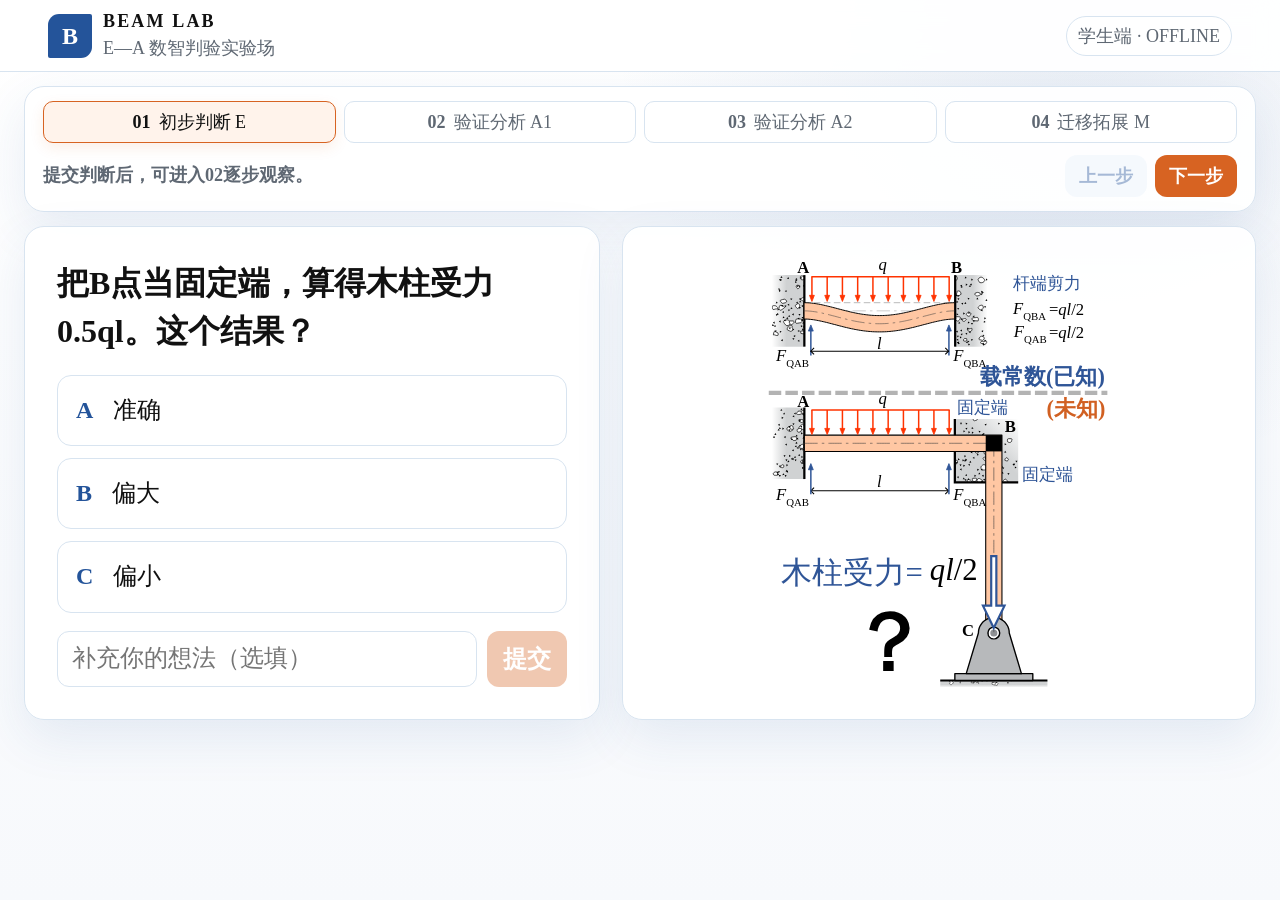
==== commit e1a19a1b: "优化图片按需加载，接入12张SVG配图" ====
--- a/student.html
+++ b/student.html
@@ -6,8 +6,8 @@
     <meta name="theme-color" content="#f3eee4" />
     <title>BEAM LAB · 学生体验页</title>
     <link rel="stylesheet" href="./static/styles.css?v=v6-oct01-m4" />
-    <link rel="stylesheet" href="./static/displacement.css?v=2" />
-    <link rel="stylesheet" href="./static/student-mobile.css?v=1" />
+    <link rel="stylesheet" href="./static/displacement.css?v=2" />
+    <link rel="stylesheet" href="./static/student-mobile.css?v=1" />
   </head>
   <body>
     <header class="topbar">
@@ -27,7 +27,7 @@
     <script src="./static/offline-data.js?v=v5-sep27-5"></script>
     <!-- 版面调试保存的配置（由 static/layout-tuner.js 读取） -->
     <script>document.write('<script src="./static/layout-overrides.js?t=' + Date.now() + '"><\/script>');</script>
-    <script src="./static/displacement.js?v=4"></script>
+    <script src="./static/displacement.js?v=5-demand-svg"></script>
     <script src="./static/app.js?v=disp-shell-20261015-1"></script>
     <script src="./static/typography.js?v=v5-sep27-5"></script>
     <!-- 版面：套用保存的版面（手机上先继承教师版）；手机版面在 student-edit.html 里调 -->
--- a/static/student-mobile.css
+++ b/static/student-mobile.css
@@ -0,0 +1,38 @@
+.disp-mobile-toggle { display:none; }
+@media (max-width: 999px) {
+  html body.self-guided-page:not(.layout-mode) #app .force-free-canvas { container-type:normal!important; flex:none!important; }
+  html body.self-guided-page:not(.layout-mode) #app .hero { grid-template-columns:minmax(0,1fr)!important; }
+  html body.self-guided-page:not(.layout-mode) #app .panel, html body.self-guided-page:not(.layout-mode) #app .panel > * { min-width:0!important; max-width:100%; }
+  html body.self-guided-page:not(.layout-mode) { --text-small:14px; --text-body:17px; --text-title:24px; }
+  html body.self-guided-page:not(.layout-mode) .topbar { padding:8px 12px; min-height:48px; }
+  html body.self-guided-page:not(.layout-mode) #app { padding:8px; }
+  html body.self-guided-page:not(.layout-mode) #app .self-guided-nav { padding:8px; gap:8px; margin-bottom:12px; }
+  html body.self-guided-page:not(.layout-mode) #app .self-stage-roadmap { grid-template-columns:repeat(4,minmax(0,1fr)); gap:4px; }
+  html body.self-guided-page:not(.layout-mode) #app .self-stage-button { min-height:48px; padding:4px 2px; font-size:12px!important; }
+  html body.self-guided-page:not(.layout-mode) #app .self-stage-button span { display:none; }
+  html body.self-guided-page:not(.layout-mode) #app .self-step-control { flex-direction:row; flex-wrap:wrap; gap:6px; }
+  html body.self-guided-page:not(.layout-mode) #app .self-substeps { gap:4px; flex-wrap:wrap; }
+  html body.self-guided-page:not(.layout-mode) #app .self-substeps-label { display:none; }
+  html body.self-guided-page:not(.layout-mode) #app .self-nav-actions { margin-left:auto; }
+  html body.self-guided-page:not(.layout-mode) #app .self-nav-actions button { min-height:44px; padding:6px 10px; }
+  html body.self-guided-page:not(.layout-mode) #app .force-reveal-grid { display:flex; flex-wrap:wrap; gap:3px; }
+  html body.self-guided-page:not(.layout-mode) #app .force-reveal-grid button { width:34px; height:44px; }
+  html body.self-guided-page:not(.layout-mode) #app h1 { font-size:24px!important; line-height:1.3; margin:8px 0; }
+  html body.self-guided-page:not(.layout-mode) #app .force-composition { display:flex!important; flex-direction:column; gap:12px; }
+  html body.self-guided-page:not(.layout-mode) #app .force-free-canvas { zoom:1!important; width:100%!important; height:auto!important; aspect-ratio:auto!important; min-height:0!important; max-width:100%!important; display:flex; flex-direction:column; overflow:auto; --beam-unit:1px; }
+  html body.self-guided-page:not(.layout-mode) #app .disp-scene { position:relative!important; left:auto!important; top:auto!important; width:100%!important; height:auto!important; min-height:0; aspect-ratio:945/480; flex:none; }
+  html body.self-guided-page:not(.layout-mode) #app .disp-aspect { width:100%; }
+  html body.self-guided-page:not(.layout-mode) #app .disp-substeps { position:sticky!important; left:0!important; top:0!important; width:100%!important; height:auto!important; order:-1; background:white; gap:0; padding:4px 0; z-index:12; }
+  html body.self-guided-page:not(.layout-mode) #app .disp-substeps>span { font-size:13px!important; }
+  html body.self-guided-page:not(.layout-mode) #app .disp-dot-track { width:100%; height:44px; padding:0 4px; }
+  html body.self-guided-page:not(.layout-mode) #app .disp-dot { flex:none; width:36px; height:36px; font-size:16px!important; }
+  html body.self-guided-page:not(.layout-mode) #app .disp-mobile-toggle { display:block; min-height:44px; margin:0 0 6px; font-size:14px; }
+  html body.self-guided-page:not(.layout-mode) #app .disp-mobile-zoom .disp-scene { width:900px!important; }
+  html body.self-guided-page:not(.layout-mode) #app .force-controls { display:block!important; width:100%; }
+  html body.self-guided-page:not(.layout-mode) #app .disp-control { padding:12px; gap:6px; }
+  html body.self-guided-page:not(.layout-mode) #app .disp-control input[type=range] { min-height:44px; touch-action:pan-y; }
+  html body.self-guided-page:not(.layout-mode) #app .disp-control button { min-height:44px; }
+  html body.self-guided-page:not(.layout-mode) #app .disp-control .readout { padding:6px 8px; }
+  html body.self-guided-page:not(.layout-mode) #app .disp-control .hint { font-size:14px!important; }
+  html body.self-guided-page:not(.layout-mode) #app .disp-e-figure { min-height:190px; aspect-ratio:945/480; }
+}
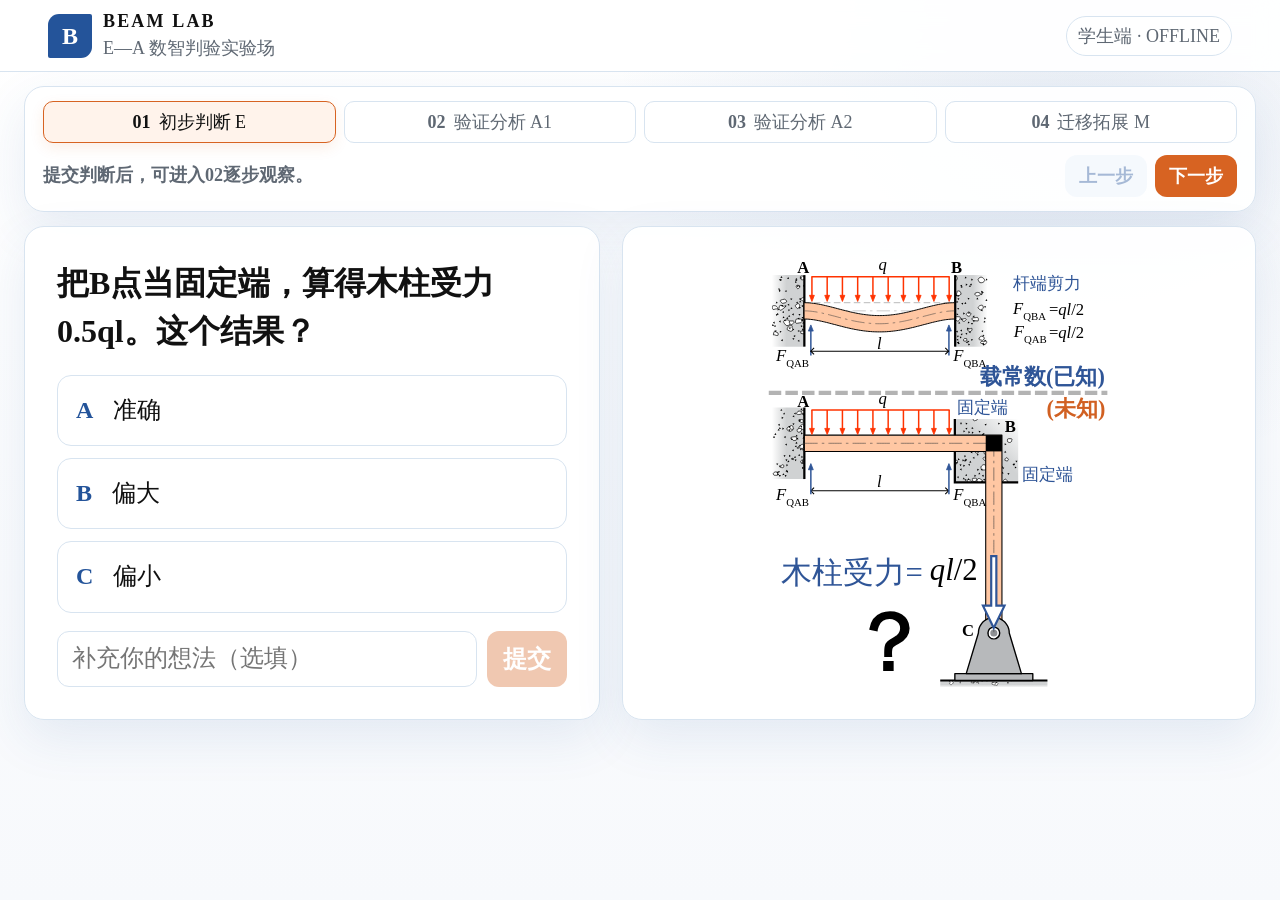
==== commit f316d4a8: "全面接入SVG配图与动态帧，完善按需加载。" ====
--- a/student.html
+++ b/student.html
@@ -27,7 +27,7 @@
     <script src="./static/offline-data.js?v=v5-sep27-5"></script>
     <!-- 版面调试保存的配置（由 static/layout-tuner.js 读取） -->
     <script>document.write('<script src="./static/layout-overrides.js?t=' + Date.now() + '"><\/script>');</script>
-    <script src="./static/displacement.js?v=5-demand-svg"></script>
+    <script src="./static/displacement.js?v=6-full-svg"></script>
     <script src="./static/app.js?v=disp-shell-20261015-1"></script>
     <script src="./static/typography.js?v=v5-sep27-5"></script>
     <!-- 版面：套用保存的版面（手机上先继承教师版）；手机版面在 student-edit.html 里调 -->
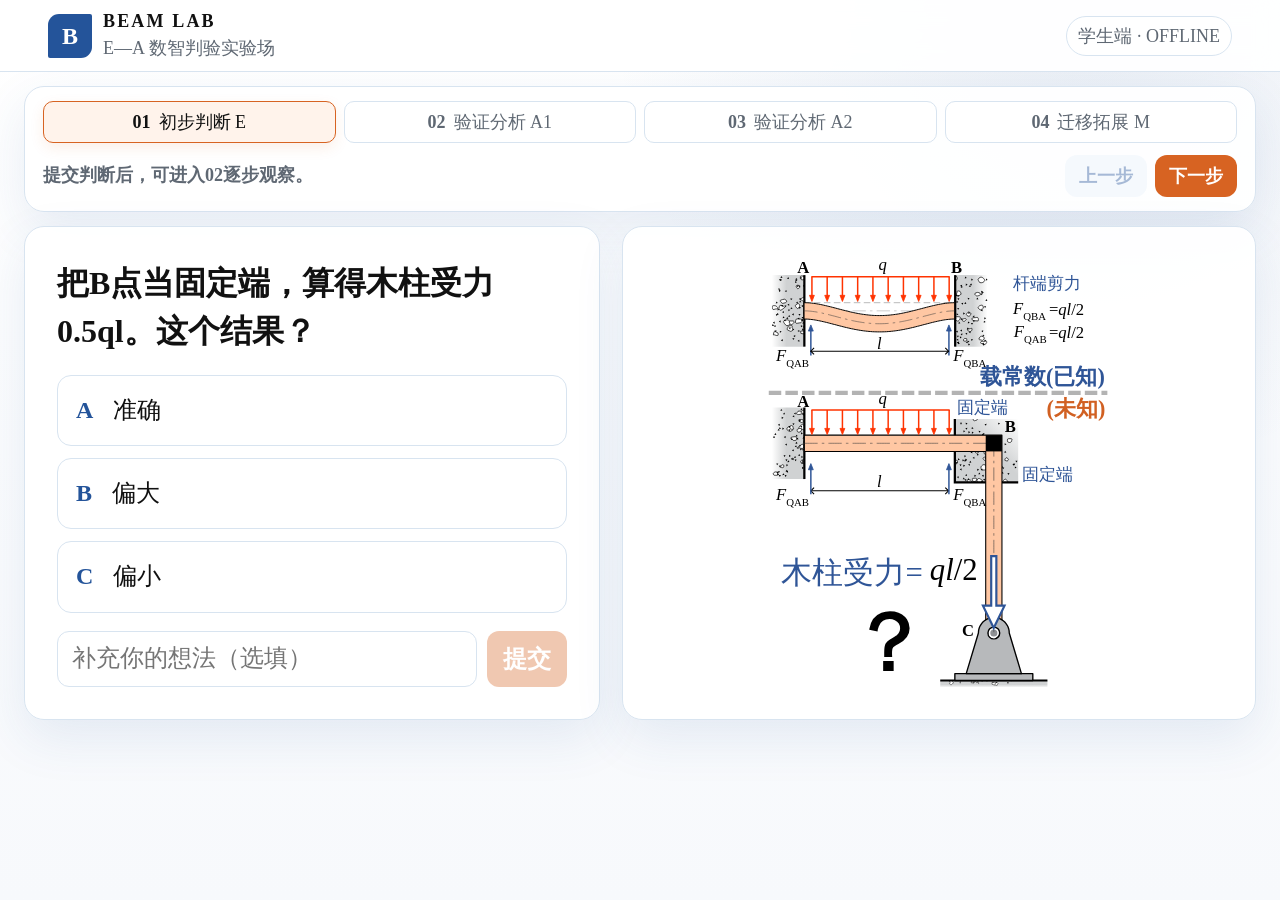
==== commit 0245cd17: "配合逐字稿再改" ====
--- a/student.html
+++ b/student.html
@@ -6,7 +6,7 @@
     <meta name="theme-color" content="#f3eee4" />
     <title>BEAM LAB · 学生体验页</title>
     <link rel="stylesheet" href="./static/styles.css?v=v6-oct01-m4" />
-    <link rel="stylesheet" href="./static/displacement.css?v=2" />
+    <link rel="stylesheet" href="./static/displacement.css?v=3-ai-progress-1018" />
     <link rel="stylesheet" href="./static/student-mobile.css?v=1" />
   </head>
   <body>
@@ -27,11 +27,11 @@
     <script src="./static/offline-data.js?v=v5-sep27-5"></script>
     <!-- 版面调试保存的配置（由 static/layout-tuner.js 读取） -->
     <script>document.write('<script src="./static/layout-overrides.js?t=' + Date.now() + '"><\/script>');</script>
-    <script src="./static/displacement.js?v=6-full-svg"></script>
-    <script src="./static/app.js?v=disp-shell-20261015-1"></script>
+    <script src="./static/displacement.js?v=11-side-labels"></script>
+    <script src="./static/app.js?v=disp-shell-20261015-1-cmt20261018-a13"></script>
     <script src="./static/typography.js?v=v5-sep27-5"></script>
     <!-- 版面：套用保存的版面（手机上先继承教师版）；手机版面在 student-edit.html 里调 -->
-    <script src="./static/layout-tuner.js?v=tuner-disp-20261015-2"></script>
+    <script src="./static/layout-tuner.js?v=tuner-disp-20261018-1-cmt20261018-title1018b"></script>
   </body>
 </html>
 
--- a/static/displacement.css
+++ b/static/displacement.css
@@ -29,3 +29,8 @@
 .displacement-story .disp-control { gap:8px; }
 .displacement-story .disp-control p { margin:4px 0; }
 .displacement-story .disp-control .readout { padding:7px 9px; }
+/* A1-3 AI 辅助计算：进度条（蓝→橙渐变），代替原来的“n / 20”档位读数；转角单位放在滑块下面。 */
+.disp-ai-card { margin-bottom:4px; }
+.disp-ai-progress { height:10px;border-radius:99px;background:linear-gradient(90deg,#e8f2fb,#fdeee3);box-shadow:inset 0 0 0 1px rgba(36,84,154,.14);overflow:hidden; }
+.disp-ai-progress > span { display:block;height:100%;width:0;border-radius:inherit;background:linear-gradient(90deg,var(--blue),var(--orange)); }
+.disp-angle-unit { display:block;text-align:right;color:var(--muted);font-size:15px; }
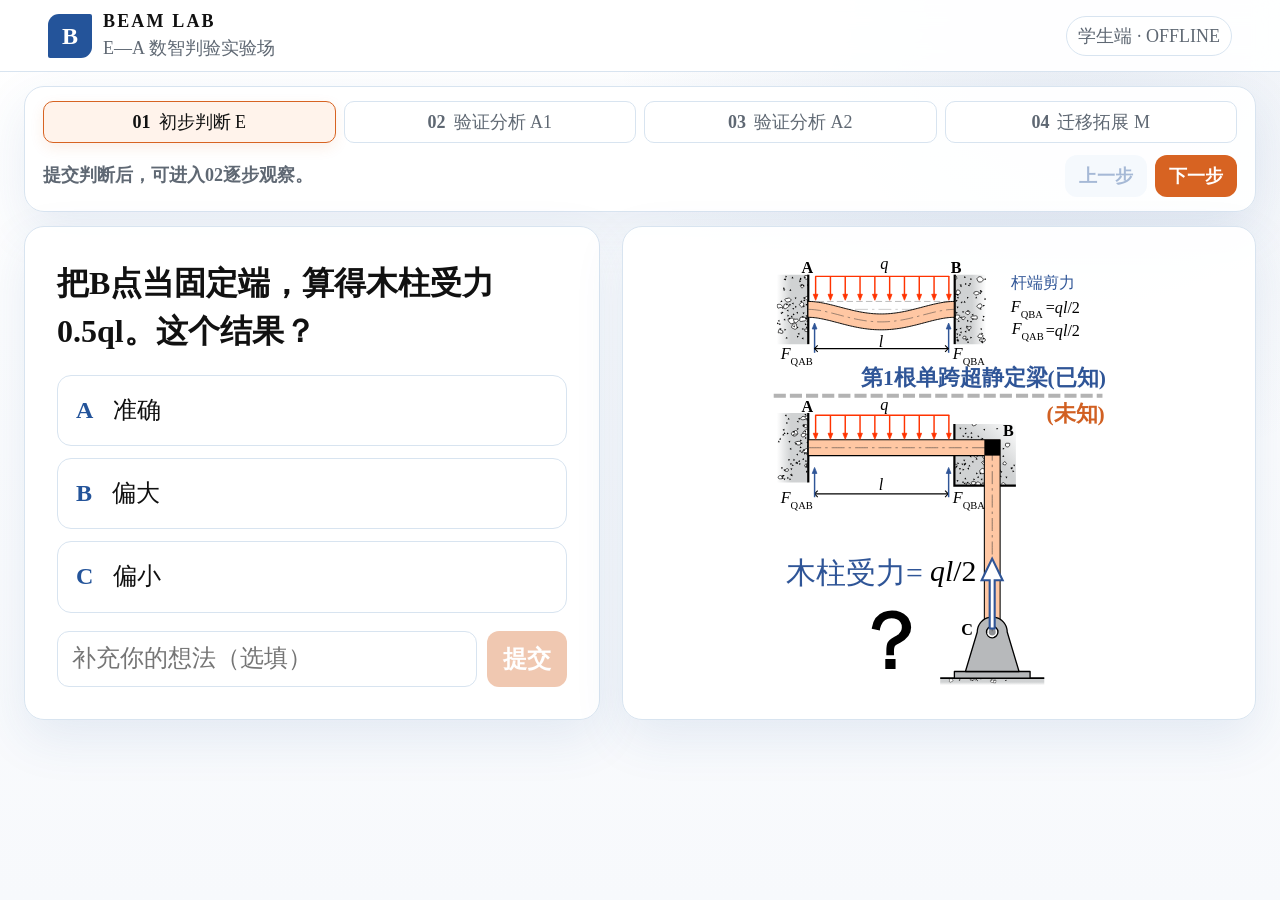
==== commit 377cdae6: "1023-二次磨课前完成的" ====
--- a/student.html
+++ b/student.html
@@ -6,7 +6,7 @@
     <meta name="theme-color" content="#f3eee4" />
     <title>BEAM LAB · 学生体验页</title>
     <link rel="stylesheet" href="./static/styles.css?v=v6-oct01-m4" />
-    <link rel="stylesheet" href="./static/displacement.css?v=3-ai-progress-1018" />
+    <link rel="stylesheet" href="./static/displacement.css?v=7-click-1023" />
     <link rel="stylesheet" href="./static/student-mobile.css?v=1" />
   </head>
   <body>
@@ -27,11 +27,11 @@
     <script src="./static/offline-data.js?v=v5-sep27-5"></script>
     <!-- 版面调试保存的配置（由 static/layout-tuner.js 读取） -->
     <script>document.write('<script src="./static/layout-overrides.js?t=' + Date.now() + '"><\/script>');</script>
-    <script src="./static/displacement.js?v=11-side-labels"></script>
+    <script src="./static/displacement.js?v=16-click-1023"></script>
     <script src="./static/app.js?v=disp-shell-20261015-1-cmt20261018-a13"></script>
     <script src="./static/typography.js?v=v5-sep27-5"></script>
     <!-- 版面：套用保存的版面（手机上先继承教师版）；手机版面在 student-edit.html 里调 -->
-    <script src="./static/layout-tuner.js?v=tuner-disp-20261018-1-cmt20261018-title1018b"></script>
+    <script src="./static/layout-tuner.js?v=tuner-disp-20261023-click"></script>
   </body>
 </html>
 
--- a/static/displacement.css
+++ b/static/displacement.css
@@ -34,3 +34,88 @@
 .disp-ai-progress { height:10px;border-radius:99px;background:linear-gradient(90deg,#e8f2fb,#fdeee3);box-shadow:inset 0 0 0 1px rgba(36,84,154,.14);overflow:hidden; }
 .disp-ai-progress > span { display:block;height:100%;width:0;border-radius:inherit;background:linear-gradient(90deg,var(--blue),var(--orange)); }
 .disp-angle-unit { display:block;text-align:right;color:var(--muted);font-size:15px; }
+/* 顶部（A1-0～A2-5）：左边三根梁配图，右边「结果可信的2个条件」框（仿 heat 的「力法步骤」框）。原来的标题文字隐藏。 */
+.displacement-story.disp-has-head > h1 { display:none !important; }
+.disp-head { position:relative;flex:none;margin:0 0 20px; }
+/* 有顶部配图的页：上面的留白收小（投屏时顶部配图离屏幕上沿约 13px），各页统一；下面的画布跟着变高。 */
+@media(min-width:700px) { .displacement-story.disp-has-head > .disp-head { margin-top:-31px; } }
+.disp-head-figure { position:relative;width:100%; }
+.disp-head-image { display:block;width:100%;height:auto;user-select:none; }
+/* 顶部三根梁：每根梁一个格子（配图宽的 25.2%），格子里一个遮罩、一个描边框，按 data-use 显示（0 不用，1 遮罩，2 描边框）；版面调试改的「用哪个矩形」写成变量 --db-cover、--db-frame。格子本身不挡鼠标。 */
+.disp-beam { position:absolute;top:0;width:25.2%;height:100%;pointer-events:none;--db-cover:none;--db-frame:none; }
+.disp-beam[data-beam="1"] { left:0; } .disp-beam[data-beam="2"] { left:25.2%; } .disp-beam[data-beam="3"] { left:50.4%; }
+.disp-beam[data-use="1"] { --db-cover:block; } .disp-beam[data-use="2"] { --db-frame:block; }
+.disp-beam[data-cycle] { pointer-events:auto;cursor:pointer; }
+/* 遮罩：底色（--dc-fill、--dc-fop）和边框（--dc-bw 粗细、--dc-bs 线型、--dc-bc 颜色）分开画，底色半透明时边框不跟着变淡。 */
+.disp-beam-cover { display:var(--db-cover);position:absolute;left:0.4%;top:-3%;width:99.2%;height:106%;border-radius:8px;pointer-events:auto; }
+.disp-beam-cover::before { content:"";position:absolute;inset:0;border-radius:inherit;background:var(--dc-fill,#f4f7fb);opacity:var(--dc-fop,.9); }
+.disp-beam-cover::after { content:"";position:absolute;inset:0;box-sizing:border-box;border-radius:inherit;border:var(--dc-bw,2px) var(--dc-bs,dashed) var(--dc-bc,#8fa3bf); }
+.disp-beam-frame { display:var(--db-frame);position:absolute;left:0.4%;top:-3%;width:99.2%;height:106%;box-sizing:border-box;border:4px solid #d86323;border-radius:8px;background:none;pointer-events:auto; }
+/* 顶部和下面画布之间的分割线：浅蓝灰细线，两端淡出；位置、长短、粗细、颜色在版面调试里调。 */
+.disp-head-rule { position:absolute;left:0;top:calc(100% + 8px);width:100%;height:3px;border-radius:3px;background-color:#8fa7c9;-webkit-mask-image:linear-gradient(90deg,transparent,#000 10%,#000 90%,transparent);mask-image:linear-gradient(90deg,transparent,#000 10%,#000 90%,transparent); }
+.disp-conds { position:absolute;right:0;top:0;width:auto;min-width:24%;height:100%;box-sizing:border-box;display:flex;flex-direction:column;justify-content:center;gap:6px;padding:8px 14px;border:1px solid var(--line);border-radius:16px;background:#fff;box-shadow:0 6px 18px rgba(36,84,154,.10); }
+.disp-conds h2 { margin:0;line-height:1.25;color:var(--ink);font-weight:800;letter-spacing:.04em;white-space:nowrap; }
+.disp-conds ol { list-style:none;margin:0;padding:0;display:grid;gap:6px; }
+/* 标记：data-mark 0 不标、1 问号、2 叉、3 勾；版面调试里改的「标记」会用同名变量覆盖。 */
+.disp-cond { display:flex;align-items:center;justify-content:space-between;gap:10px;padding:2px 10px 2px 12px;line-height:1.3;border-left:6px solid var(--dm-bar,#d3d9e0);border-radius:6px;background:var(--dm-bg,#f2f4f7);color:var(--dm-fg,#a2aab4);font-weight:800;white-space:nowrap; }
+.disp-cond-mark::after { content:var(--dm-glyph,"");display:var(--dm-show,none);place-items:center;width:1.35em;height:1.35em;border-radius:50%;background:var(--dm-badge,#d86323);color:#fff;font-weight:900;line-height:1; }
+.disp-cond[data-mark="0"] { --dm-glyph:"";--dm-show:none;--dm-bar:#d3d9e0;--dm-bg:#f2f4f7;--dm-fg:#a2aab4; }
+.disp-cond[data-mark="1"] { --dm-glyph:"?";--dm-show:grid;--dm-badge:#d86323;--dm-bar:var(--orange);--dm-bg:var(--blue-soft);--dm-fg:var(--blue); }
+.disp-cond[data-mark="2"] { --dm-glyph:"✗";--dm-show:grid;--dm-badge:#d71920;--dm-bar:var(--orange);--dm-bg:var(--blue-soft);--dm-fg:var(--blue); }
+.disp-cond[data-mark="3"] { --dm-glyph:"✓";--dm-show:grid;--dm-badge:#2e9d57;--dm-bar:var(--orange);--dm-bg:var(--blue-soft);--dm-fg:var(--blue); }
+body:not(.layout-mode) .disp-conds .disp-conds-title { font-size:calc(var(--text-body) * 1.05) !important; }
+body:not(.layout-mode) .disp-conds .disp-cond, body:not(.layout-mode) .disp-conds .disp-cond * { font-size:var(--text-body) !important; }
+@media(max-width:699px) {
+  .disp-conds { position:static;width:auto;height:auto;margin-top:6px;padding:8px 10px; }
+  .disp-conds ol { grid-template-columns:1fr 1fr; }
+  body:not(.layout-mode) .disp-conds .disp-conds-title { font-size:var(--text-small) !important; }
+  body:not(.layout-mode) .disp-conds .disp-cond, body:not(.layout-mode) .disp-conds .disp-cond * { font-size:calc(var(--text-small) * .9) !important; }
+}
+/* A1-2：从顶部三根梁指向中间图的曲线（盖在整页上，不挡鼠标）。 */
+.displacement-story { position:relative; }
+.disp-curves { position:absolute;left:0;top:0;width:100%;height:100%;overflow:visible;pointer-events:none;z-index:20; }
+.disp-curves .disp-curve-line { fill:none;stroke-linecap:round; }
+/* A2-1 第3→4分镜转场：从左图上切下来的B点部分。 */
+.disp-morph-piece { position:absolute;left:0;top:0;width:100%;height:100%;transform-origin:0 0;pointer-events:none;z-index:3;opacity:0; }
+.disp-morph-node { transform-origin:0 0;opacity:0; }
+@media(max-width:699px) {
+  /* 手机：配图右边 1/4 是留给条件框的空白，手机上条件框在下面，配图放大裁掉空白；曲线不显示。 */
+  .disp-head { overflow:hidden; }
+  .disp-head-figure { width:133%; }
+  .disp-curves { display:none; }
+}
+/* 分镜圆球：圆球之间的空档等分；A2-1 第3、4个圆球之间是一段更长的进度条，拖动转场时显示进度和拖动钮。 */
+.disp-dot-gap { flex:1 1 0;min-width:6px; }
+.disp-dot-track > .disp-dot { flex:none; }
+.disp-morph-bar { flex:2.6 1 0;position:relative;align-self:center;height:10px;margin:0 -3px;border-radius:99px;background:#dce3ed;box-shadow:inset 0 0 0 1px rgba(36,84,154,.14); }
+.disp-morph-fill { position:absolute;left:0;top:0;bottom:0;width:calc(var(--disp-morph,0) * 100%);border-radius:inherit;background:linear-gradient(90deg,var(--blue),var(--orange)); }
+.disp-morph-thumb { position:absolute;top:50%;left:calc(var(--disp-morph,0) * 100%);width:20px;height:20px;margin:-10px 0 0 -10px;box-sizing:border-box;border-radius:50%;background:#fff;border:4px solid var(--orange);box-shadow:0 1px 4px rgba(0,0,0,.25);opacity:0;transition:opacity .15s; }
+.disp-morph-bar.moving .disp-morph-thumb { opacity:1; }
+/* 只有一张主图的页：画面框按图本身的宽高比（displacement.js 写入 --disp-ar）。 */
+.displacement-story .disp-aspect[style*="--disp-ar"] { width:min(100cqw, calc(var(--disp-ar) * 100cqh));aspect-ratio:var(--disp-ar); }
+/* 「2个条件」框：hide 不显示（A1-0 前两个分镜）；big 放大摆在画面中间的占位框上（A1-0 第3个分镜，displacement.js 算好 transform）。 */
+.disp-head > .disp-conds { transform-origin:0 0; }
+.disp-head[data-conds="hide"] > .disp-conds { visibility:hidden; }
+.disp-head[data-conds="big"] > .disp-conds { z-index:30;pointer-events:none; }
+.disp-head.disp-conds-enter > .disp-conds { animation:disp-fade-in .6s ease-out; }
+@keyframes disp-fade-in { from { opacity:0; } to { opacity:1; } }
+.disp-conds-spot { position:absolute;left:33.6%;top:38.2%;width:47.8%;aspect-ratio:3.07;pointer-events:none; }
+.disp-tune .disp-conds-spot { outline:2px dashed #9fb1c9;outline-offset:6px;pointer-events:auto; }
+.disp-morph-next { opacity:0; }
+@media(max-width:699px) { .disp-head[data-conds="big"] > .disp-conds { transform:none !important;z-index:auto; } .disp-head[data-conds="hide"] > .disp-conds { display:none; } }
+/* A2-5：点「变形一致」出现红框，点「内力一致」出现蓝框；位置、大小、线宽、颜色在版面调试里调。出现时闪一下、向外扩两圈。 */
+.disp-hl { display:none;position:absolute;box-sizing:border-box;border:5px solid #ff0000;pointer-events:none;z-index:4; }
+.disp-hl[data-hl="1"] { left:49.1%;top:0;width:44.6%;height:48%;border-color:#ff0000; }
+.disp-hl[data-hl="2"] { left:0;top:22.7%;width:44.9%;height:77%;border-color:#00a2e8; }
+.disp-hl.on { display:block; }
+.disp-tune .disp-hl:not(.on) { display:block;opacity:.3; }
+.disp-hl.disp-flash { animation:disp-hl-in .7s ease-out; }
+.disp-hl.disp-flash::after { content:"";position:absolute;inset:-5px;border:inherit;opacity:0;animation:disp-hl-ring .9s ease-out 2; }
+@keyframes disp-hl-in { 0% { opacity:0;transform:scale(1.05); } 55% { opacity:1;transform:scale(.99); } 100% { opacity:1;transform:scale(1); } }
+@keyframes disp-hl-ring { 0% { inset:-5px;opacity:.85; } 100% { inset:-28px;opacity:0; } }
+.disp-cond[data-click] { position:relative;cursor:pointer;transform-origin:100% 50%;transition:color .25s,border-color .25s; }
+.disp-cond[data-click]:focus-visible { outline:2px solid var(--orange);outline-offset:2px; }
+.disp-cond.disp-pop { z-index:2;animation:disp-pop 1s ease-out; }
+.disp-cond.disp-pop::after { content:"";position:absolute;inset:-3px;border:3px solid currentColor;border-radius:9px;pointer-events:none;opacity:0;animation:disp-pop-ring 1s ease-out; }
+@keyframes disp-pop { 0% { transform:scale(1); } 18% { transform:scale(1.22); } 65% { transform:scale(1.22); } 100% { transform:scale(1); } }
+@keyframes disp-pop-ring { 0% { inset:-3px;opacity:.9; } 100% { inset:-16px -28px;opacity:0; } }
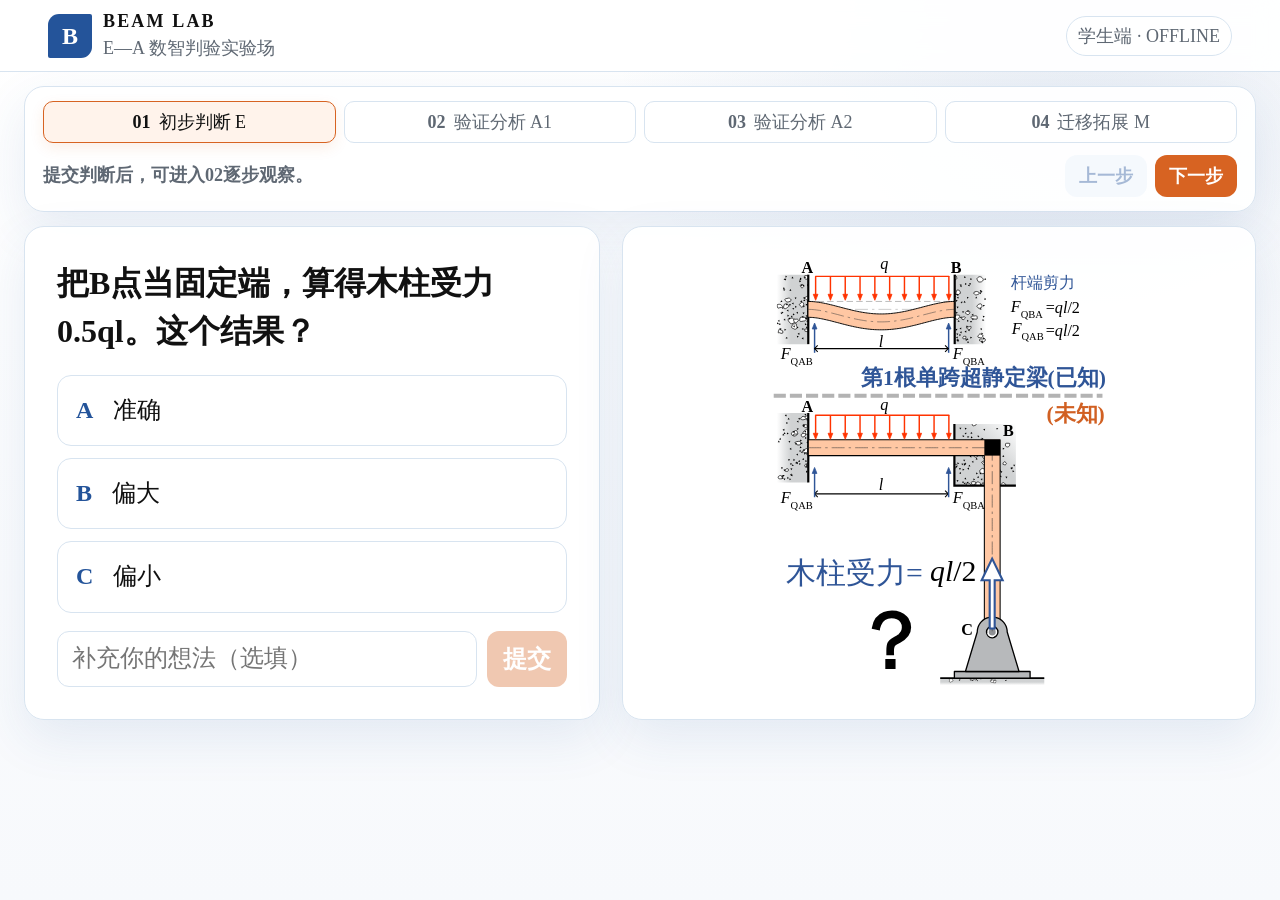
==== commit ff3c1d62: "校赛前第2次磨课修改" ====
--- a/student.html
+++ b/student.html
@@ -6,7 +6,7 @@
     <meta name="theme-color" content="#f3eee4" />
     <title>BEAM LAB · 学生体验页</title>
     <link rel="stylesheet" href="./static/styles.css?v=v6-oct01-m4" />
-    <link rel="stylesheet" href="./static/displacement.css?v=7-click-1023" />
+    <link rel="stylesheet" href="./static/displacement.css?v=9-reveal-1023" />
     <link rel="stylesheet" href="./static/student-mobile.css?v=1" />
   </head>
   <body>
@@ -27,11 +27,11 @@
     <script src="./static/offline-data.js?v=v5-sep27-5"></script>
     <!-- 版面调试保存的配置（由 static/layout-tuner.js 读取） -->
     <script>document.write('<script src="./static/layout-overrides.js?t=' + Date.now() + '"><\/script>');</script>
-    <script src="./static/displacement.js?v=16-click-1023"></script>
-    <script src="./static/app.js?v=disp-shell-20261015-1-cmt20261018-a13"></script>
+    <script src="./static/displacement.js?v=20-a1names-1023"></script>
+    <script src="./static/app.js?v=disp-shell-20261015-1-cmt20261018-a13-sub8"></script>
     <script src="./static/typography.js?v=v5-sep27-5"></script>
     <!-- 版面：套用保存的版面（手机上先继承教师版）；手机版面在 student-edit.html 里调 -->
-    <script src="./static/layout-tuner.js?v=tuner-disp-20261023-click"></script>
+    <script src="./static/layout-tuner.js?v=tuner-disp-20261023-a1split"></script>
   </body>
 </html>
 
--- a/static/displacement.css
+++ b/static/displacement.css
@@ -12,9 +12,10 @@
 .displacement-story .disp-substeps { position:absolute;left:70%;top:1.5%;width:28%;height:auto;z-index:10;display:flex;flex-direction:column;gap:5px;align-items:center; }
 .disp-substeps>span { font-size:13px;color:var(--blue); }
 .disp-dot-track { position:relative;display:flex;justify-content:space-between;align-items:center;height:36px;width:100%;padding:0 3px;touch-action:none;user-select:none;cursor:ew-resize; }
-.disp-dot-track::before { content:"";position:absolute;left:15px;right:15px;height:3px;background:#dce3ed; }
-.disp-dot { position:relative;display:grid;place-items:center;width:25px;height:25px;border-radius:50%;border:2px solid white;background:#dce3ed;font:700 13px Cambria,serif;color:#5c6b7e; }
-.disp-dot.active { background:var(--orange);color:white;box-shadow:0 0 0 3px #fbe7d9; }
+.disp-dot-track::before { content:"";position:absolute;left:calc(var(--disp-dot-size,25px) / 2 + 3px);right:calc(var(--disp-dot-size,25px) / 2 + 3px);height:3px;background:#dce3ed; }
+/* 分镜圆球：不写编号，各页同样大小（--disp-dot-size，默认 25px）。 */
+.disp-dot { position:relative;display:block;width:var(--disp-dot-size,25px);height:var(--disp-dot-size,25px);border-radius:50%;border:2px solid white;background:#dce3ed;box-sizing:border-box; }
+.disp-dot.active { background:var(--orange);box-shadow:0 0 0 3px #fbe7d9; }
 .disp-dot-track:focus-visible { outline:2px solid var(--orange);outline-offset:3px; }
 .disp-control .range-row { grid-template-columns:1fr; }
 .disp-control .readouts { grid-template-columns:1fr; }
@@ -24,7 +25,7 @@
 .disp-control.disp-disabled { filter:grayscale(1);opacity:.4; }
 .disp-e-image { display:block;position:absolute;left:0;top:0;width:100%;height:100%;object-fit:contain; }
 .disp-e-figure { position:relative;width:100%;height:100%;min-height:400px; }
-@media(max-width:699px) { .disp-substeps>span {font-size:10px;} .disp-dot {width:20px;height:20px;font-size:10px;} .disp-dot-track{height:28px;} .disp-control .disp-angle-title {font-size:18px;} }
+@media(max-width:699px) { .disp-substeps>span {font-size:10px;} .disp-dot {width:20px;height:20px;} .disp-dot-track{height:28px;} .disp-control .disp-angle-title {font-size:18px;} }
 /* 右栏保持原来的字号与配色，只收紧新增读数的间距，避免撑高原预览。 */
 .displacement-story .disp-control { gap:8px; }
 .displacement-story .disp-control p { margin:4px 0; }
@@ -100,7 +101,7 @@
 .disp-head.disp-conds-enter > .disp-conds { animation:disp-fade-in .6s ease-out; }
 @keyframes disp-fade-in { from { opacity:0; } to { opacity:1; } }
 .disp-conds-spot { position:absolute;left:33.6%;top:38.2%;width:47.8%;aspect-ratio:3.07;pointer-events:none; }
-.disp-tune .disp-conds-spot { outline:2px dashed #9fb1c9;outline-offset:6px;pointer-events:auto; }
+.disp-tune .disp-conds-spot { pointer-events:auto; }
 .disp-morph-next { opacity:0; }
 @media(max-width:699px) { .disp-head[data-conds="big"] > .disp-conds { transform:none !important;z-index:auto; } .disp-head[data-conds="hide"] > .disp-conds { display:none; } }
 /* A2-5：点「变形一致」出现红框，点「内力一致」出现蓝框；位置、大小、线宽、颜色在版面调试里调。出现时闪一下、向外扩两圈。 */
@@ -119,3 +120,12 @@
 .disp-cond.disp-pop::after { content:"";position:absolute;inset:-3px;border:3px solid currentColor;border-radius:9px;pointer-events:none;opacity:0;animation:disp-pop-ring 1s ease-out; }
 @keyframes disp-pop { 0% { transform:scale(1); } 18% { transform:scale(1.22); } 65% { transform:scale(1.22); } 100% { transform:scale(1); } }
 @keyframes disp-pop-ring { 0% { inset:-3px;opacity:.9; } 100% { inset:-16px -28px;opacity:0; } }
+/* A2-2 第5、6个分镜，A2-3 第5个分镜：「第n根梁」卡片（盖住弯矩图）和公式里那一项的白色遮挡；点卡片后一起淡出。
+   卡片里的字按卡片大小自动定（版面调试的「大小」再按比例放大缩小），数字橘色，其余黑色。 */
+.disp-reveal-card { position:absolute;z-index:5;container-type:size;display:flex;align-items:center;justify-content:center;box-sizing:border-box;background:#fff;border:1px solid #d9dde3;border-radius:4px;box-shadow:0 3px 10px rgba(0,0,0,.12);cursor:pointer;transition:opacity .35s,visibility .35s; }
+.disp-reveal-card > span { font-weight:800;color:#111;letter-spacing:.06em;white-space:nowrap;line-height:1; }
+body .displacement-story .disp-reveal-card > span { font-size:calc(min(46cqh, 23cqw) * var(--disp-card-k, 1)) !important; }
+body .displacement-story .disp-reveal-card > span b { font-size:inherit !important;color:#d86323;font-weight:700;margin:0 .06em; }
+.disp-reveal-card:focus-visible { outline:2px solid var(--orange);outline-offset:3px; }
+.disp-reveal-mask { position:absolute;z-index:4;background-color:#fff;transition:opacity .35s .1s,visibility .35s .1s; }
+.disp-reveal-card.open, .disp-reveal-mask.open { opacity:0;visibility:hidden;pointer-events:none; }
